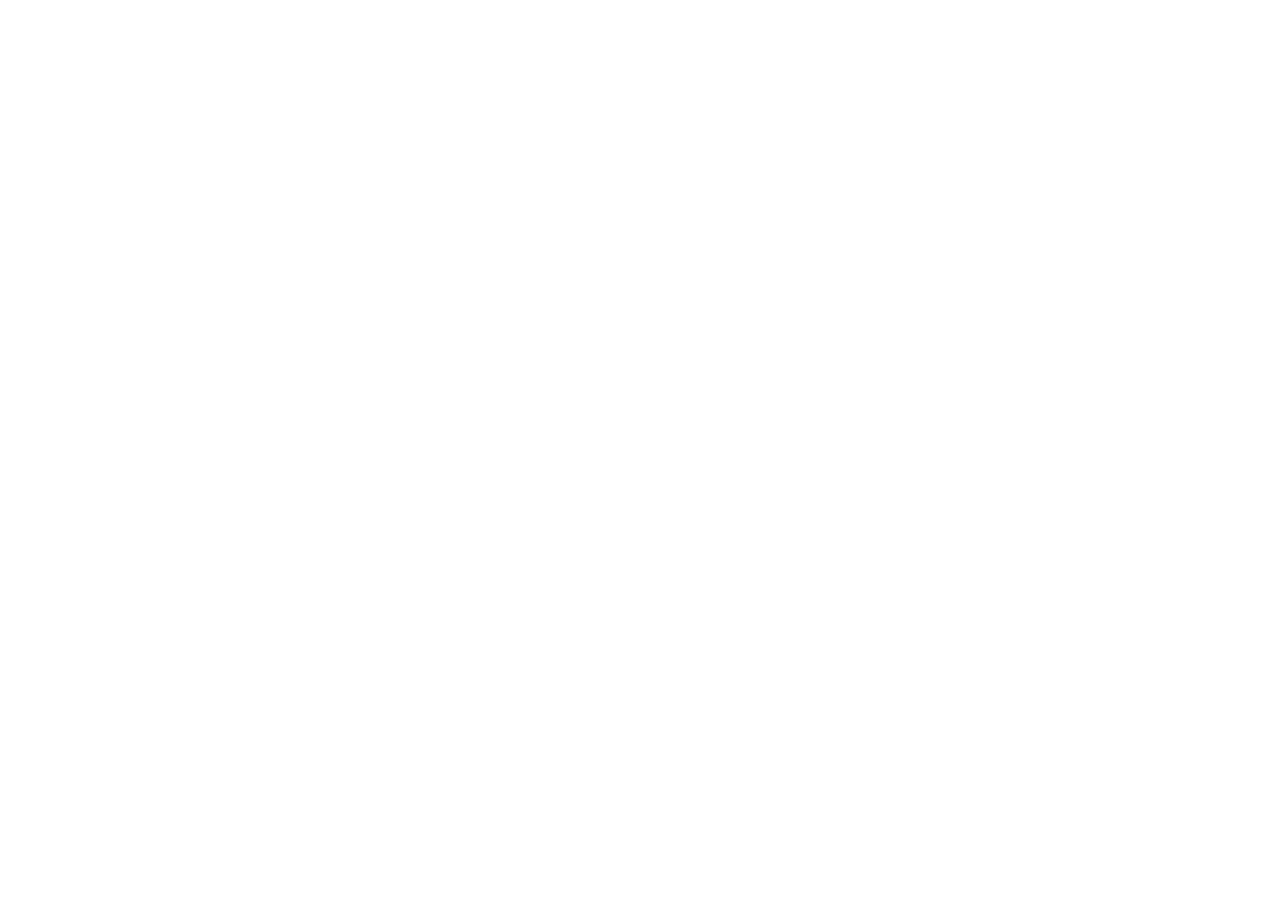
==== index.html @ 90270852 "First index.html commit" ====
<!DOCTYPE html>
<html lang="en">
  <head>
    <meta charset="UTF-8">
    <meta name="viewport" content="width=device-width, initial-scale=1.0">
    <meta http-equiv="X-UA-Compatible" content="ie=edge">
    <title>HTML 5 Boilerplate</title>
    <link rel="stylesheet" href="style.css">
  </head>
  <body>
	<script src="index.js"></script>
  </body>
</html>
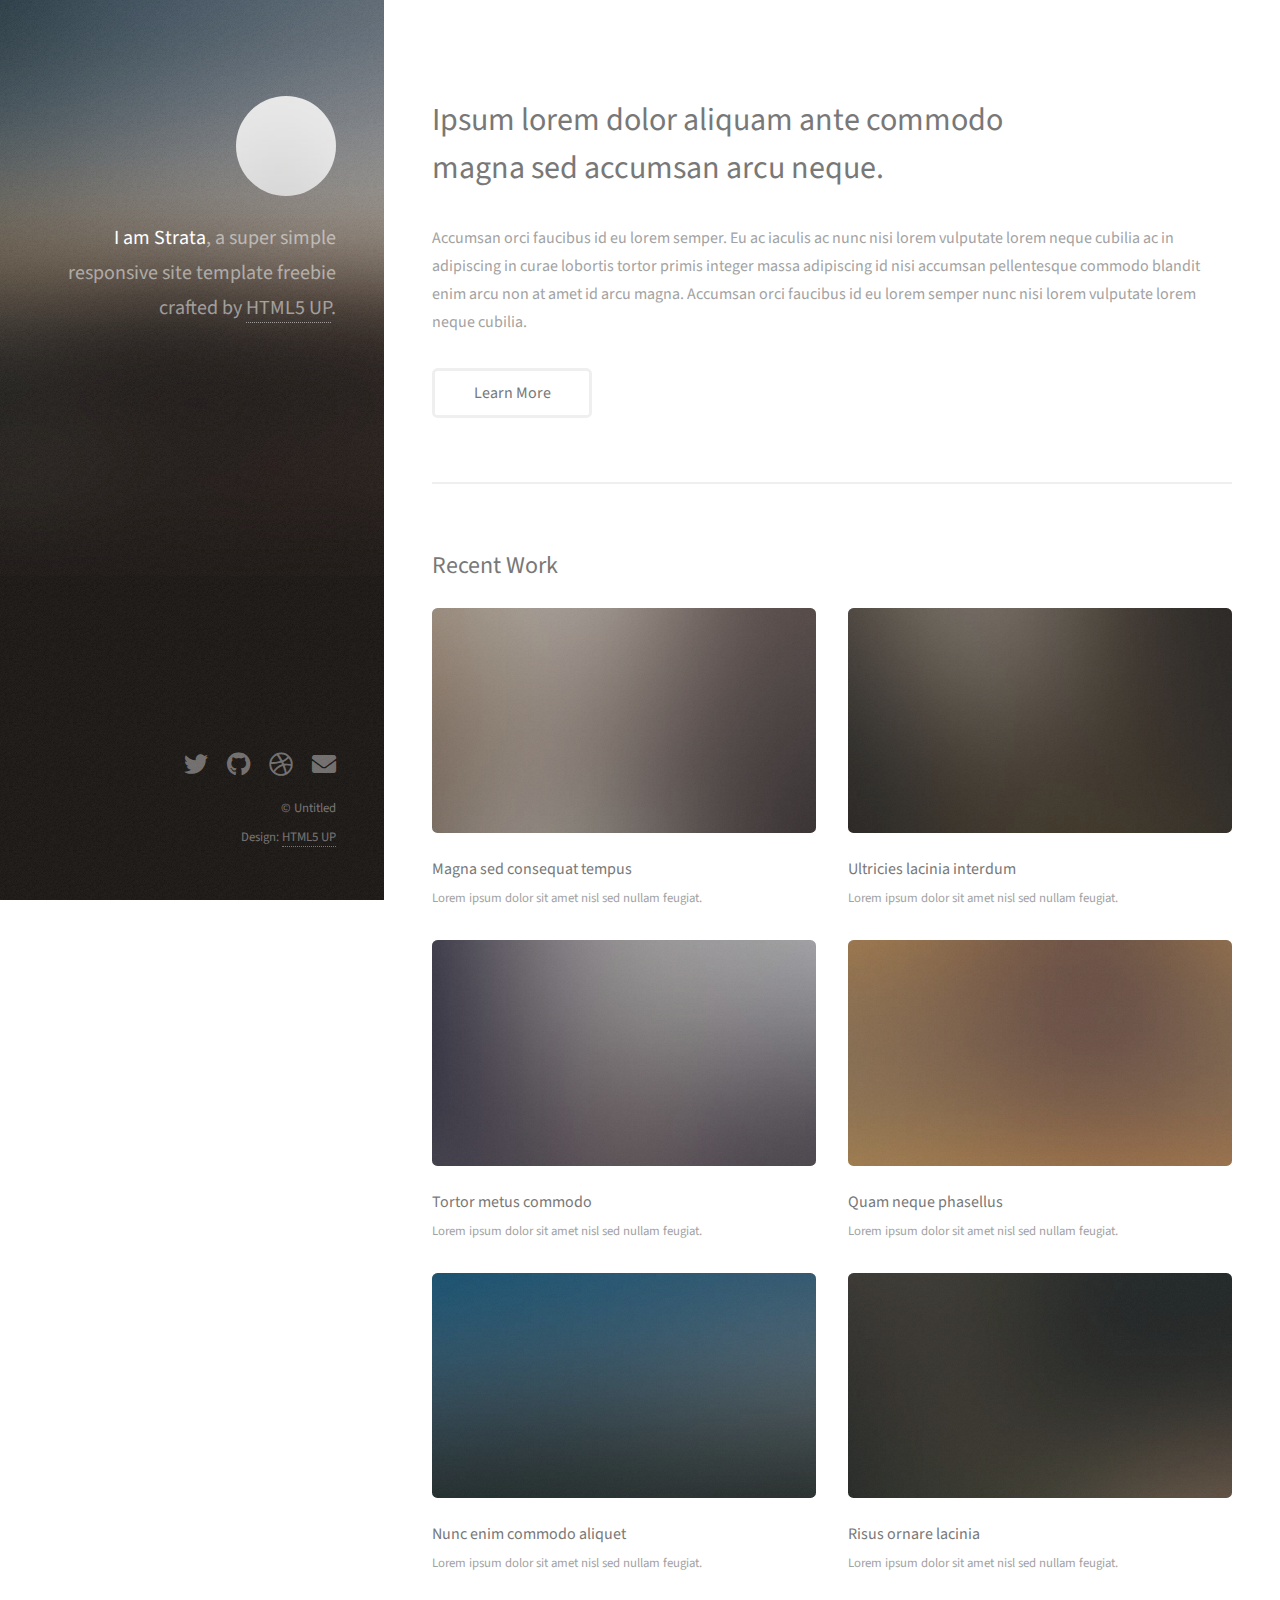
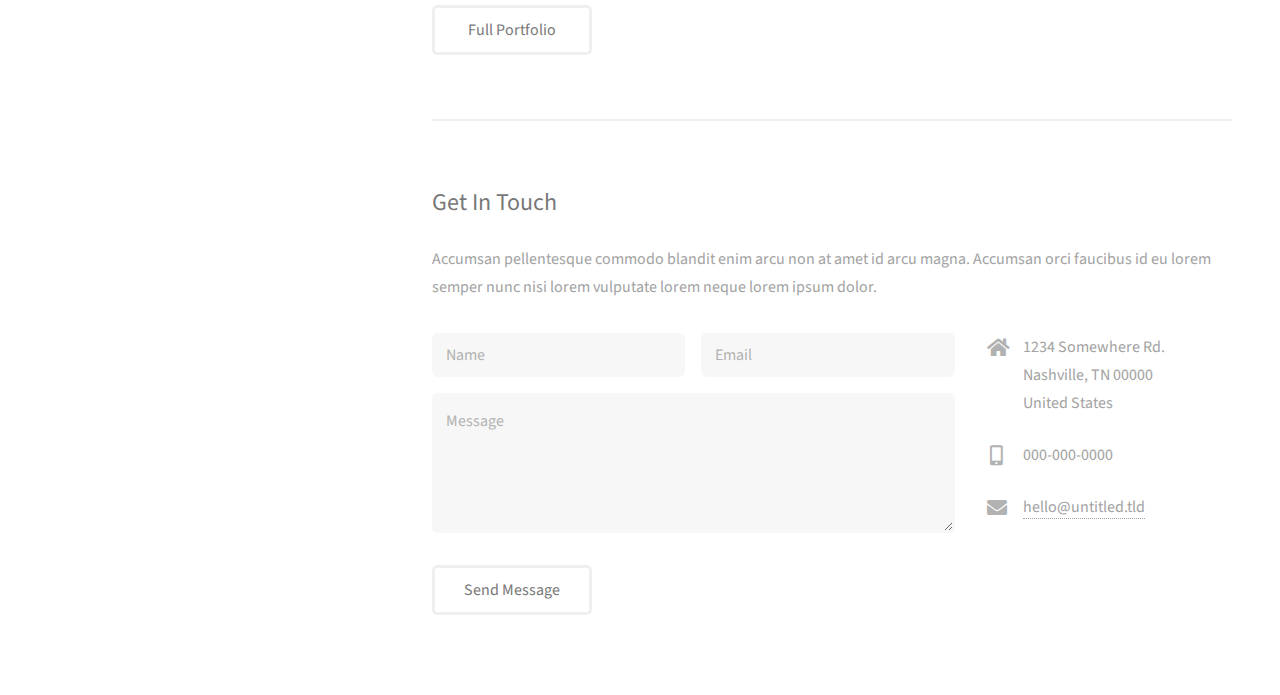
==== commit 85445b36: "apply html5up.net template" ====
--- a/index.html
+++ b/index.html
@@ -1,13 +1,463 @@
-<!DOCTYPE html>
-<html lang="en">
-  <head>
-    <meta charset="UTF-8">
-    <meta name="viewport" content="width=device-width, initial-scale=1.0">
-    <meta http-equiv="X-UA-Compatible" content="ie=edge">
-    <title>HTML 5 Boilerplate</title>
-    <link rel="stylesheet" href="style.css">
-  </head>
-  <body>
-	<script src="index.js"></script>
-  </body>
+<!DOCTYPE HTML>
+<!--
+	Strata by HTML5 UP
+	html5up.net | @ajlkn
+	Free for personal and commercial use under the CCA 3.0 license (html5up.net/license)
+-->
+<html>
+	<head>
+		<title>Strata by HTML5 UP</title>
+		<meta charset="utf-8" />
+		<meta name="viewport" content="width=device-width, initial-scale=1, user-scalable=no" />
+		<link rel="stylesheet" href="assets/css/main.css" />
+	</head>
+	<body class="is-preload">
+
+		<!-- Header -->
+			<header id="header">
+				<div class="inner">
+					<a href="#" class="image avatar"><img src="images/avatar.jpg" alt="" /></a>
+					<h1><strong>I am Strata</strong>, a super simple<br />
+					responsive site template freebie<br />
+					crafted by <a href="http://html5up.net">HTML5 UP</a>.</h1>
+				</div>
+			</header>
+
+		<!-- Main -->
+			<div id="main">
+
+				<!-- One -->
+					<section id="one">
+						<header class="major">
+							<h2>Ipsum lorem dolor aliquam ante commodo<br />
+							magna sed accumsan arcu neque.</h2>
+						</header>
+						<p>Accumsan orci faucibus id eu lorem semper. Eu ac iaculis ac nunc nisi lorem vulputate lorem neque cubilia ac in adipiscing in curae lobortis tortor primis integer massa adipiscing id nisi accumsan pellentesque commodo blandit enim arcu non at amet id arcu magna. Accumsan orci faucibus id eu lorem semper nunc nisi lorem vulputate lorem neque cubilia.</p>
+						<ul class="actions">
+							<li><a href="#" class="button">Learn More</a></li>
+						</ul>
+					</section>
+
+				<!-- Two -->
+					<section id="two">
+						<h2>Recent Work</h2>
+						<div class="row">
+							<article class="col-6 col-12-xsmall work-item">
+								<a href="images/fulls/01.jpg" class="image fit thumb"><img src="images/thumbs/01.jpg" alt="" /></a>
+								<h3>Magna sed consequat tempus</h3>
+								<p>Lorem ipsum dolor sit amet nisl sed nullam feugiat.</p>
+							</article>
+							<article class="col-6 col-12-xsmall work-item">
+								<a href="images/fulls/02.jpg" class="image fit thumb"><img src="images/thumbs/02.jpg" alt="" /></a>
+								<h3>Ultricies lacinia interdum</h3>
+								<p>Lorem ipsum dolor sit amet nisl sed nullam feugiat.</p>
+							</article>
+							<article class="col-6 col-12-xsmall work-item">
+								<a href="images/fulls/03.jpg" class="image fit thumb"><img src="images/thumbs/03.jpg" alt="" /></a>
+								<h3>Tortor metus commodo</h3>
+								<p>Lorem ipsum dolor sit amet nisl sed nullam feugiat.</p>
+							</article>
+							<article class="col-6 col-12-xsmall work-item">
+								<a href="images/fulls/04.jpg" class="image fit thumb"><img src="images/thumbs/04.jpg" alt="" /></a>
+								<h3>Quam neque phasellus</h3>
+								<p>Lorem ipsum dolor sit amet nisl sed nullam feugiat.</p>
+							</article>
+							<article class="col-6 col-12-xsmall work-item">
+								<a href="images/fulls/05.jpg" class="image fit thumb"><img src="images/thumbs/05.jpg" alt="" /></a>
+								<h3>Nunc enim commodo aliquet</h3>
+								<p>Lorem ipsum dolor sit amet nisl sed nullam feugiat.</p>
+							</article>
+							<article class="col-6 col-12-xsmall work-item">
+								<a href="images/fulls/06.jpg" class="image fit thumb"><img src="images/thumbs/06.jpg" alt="" /></a>
+								<h3>Risus ornare lacinia</h3>
+								<p>Lorem ipsum dolor sit amet nisl sed nullam feugiat.</p>
+							</article>
+						</div>
+						<ul class="actions">
+							<li><a href="#" class="button">Full Portfolio</a></li>
+						</ul>
+					</section>
+
+				<!-- Three -->
+					<section id="three">
+						<h2>Get In Touch</h2>
+						<p>Accumsan pellentesque commodo blandit enim arcu non at amet id arcu magna. Accumsan orci faucibus id eu lorem semper nunc nisi lorem vulputate lorem neque lorem ipsum dolor.</p>
+						<div class="row">
+							<div class="col-8 col-12-small">
+								<form method="post" action="#">
+									<div class="row gtr-uniform gtr-50">
+										<div class="col-6 col-12-xsmall"><input type="text" name="name" id="name" placeholder="Name" /></div>
+										<div class="col-6 col-12-xsmall"><input type="email" name="email" id="email" placeholder="Email" /></div>
+										<div class="col-12"><textarea name="message" id="message" placeholder="Message" rows="4"></textarea></div>
+									</div>
+								</form>
+								<ul class="actions">
+									<li><input type="submit" value="Send Message" /></li>
+								</ul>
+							</div>
+							<div class="col-4 col-12-small">
+								<ul class="labeled-icons">
+									<li>
+										<h3 class="icon solid fa-home"><span class="label">Address</span></h3>
+										1234 Somewhere Rd.<br />
+										Nashville, TN 00000<br />
+										United States
+									</li>
+									<li>
+										<h3 class="icon solid fa-mobile-alt"><span class="label">Phone</span></h3>
+										000-000-0000
+									</li>
+									<li>
+										<h3 class="icon solid fa-envelope"><span class="label">Email</span></h3>
+										<a href="#">hello@untitled.tld</a>
+									</li>
+								</ul>
+							</div>
+						</div>
+					</section>
+
+				<!-- Four -->
+				<!--
+					<section id="four">
+						<h2>Elements</h2>
+
+						<section>
+							<h4>Text</h4>
+							<p>This is <b>bold</b> and this is <strong>strong</strong>. This is <i>italic</i> and this is <em>emphasized</em>.
+							This is <sup>superscript</sup> text and this is <sub>subscript</sub> text.
+							This is <u>underlined</u> and this is code: <code>for (;;) { ... }</code>. Finally, <a href="#">this is a link</a>.</p>
+							<hr />
+							<header>
+								<h4>Heading with a Subtitle</h4>
+								<p>Lorem ipsum dolor sit amet nullam id egestas urna aliquam</p>
+							</header>
+							<p>Nunc lacinia ante nunc ac lobortis. Interdum adipiscing gravida odio porttitor sem non mi integer non faucibus ornare mi ut ante amet placerat aliquet. Volutpat eu sed ante lacinia sapien lorem accumsan varius montes viverra nibh in adipiscing blandit tempus accumsan.</p>
+							<header>
+								<h5>Heading with a Subtitle</h5>
+								<p>Lorem ipsum dolor sit amet nullam id egestas urna aliquam</p>
+							</header>
+							<p>Nunc lacinia ante nunc ac lobortis. Interdum adipiscing gravida odio porttitor sem non mi integer non faucibus ornare mi ut ante amet placerat aliquet. Volutpat eu sed ante lacinia sapien lorem accumsan varius montes viverra nibh in adipiscing blandit tempus accumsan.</p>
+							<hr />
+							<h2>Heading Level 2</h2>
+							<h3>Heading Level 3</h3>
+							<h4>Heading Level 4</h4>
+							<h5>Heading Level 5</h5>
+							<h6>Heading Level 6</h6>
+							<hr />
+							<h5>Blockquote</h5>
+							<blockquote>Fringilla nisl. Donec accumsan interdum nisi, quis tincidunt felis sagittis eget tempus euismod. Vestibulum ante ipsum primis in faucibus vestibulum. Blandit adipiscing eu felis iaculis volutpat ac adipiscing accumsan faucibus. Vestibulum ante ipsum primis in faucibus lorem ipsum dolor sit amet nullam adipiscing eu felis.</blockquote>
+							<h5>Preformatted</h5>
+							<pre><code>i = 0;
+
+while (!deck.isInOrder()) {
+print 'Iteration ' + i;
+deck.shuffle();
+i++;
+}
+
+print 'It took ' + i + ' iterations to sort the deck.';</code></pre>
+						</section>
+
+						<section>
+							<h4>Lists</h4>
+							<div class="row">
+								<div class="col-6 col-12-xsmall">
+									<h5>Unordered</h5>
+									<ul>
+										<li>Dolor pulvinar etiam magna etiam.</li>
+										<li>Sagittis adipiscing lorem eleifend.</li>
+										<li>Felis enim feugiat dolore viverra.</li>
+									</ul>
+									<h5>Alternate</h5>
+									<ul class="alt">
+										<li>Dolor pulvinar etiam magna etiam.</li>
+										<li>Sagittis adipiscing lorem eleifend.</li>
+										<li>Felis enim feugiat dolore viverra.</li>
+									</ul>
+								</div>
+								<div class="col-6 col-12-xsmall">
+									<h5>Ordered</h5>
+									<ol>
+										<li>Dolor pulvinar etiam magna etiam.</li>
+										<li>Etiam vel felis at lorem sed viverra.</li>
+										<li>Felis enim feugiat dolore viverra.</li>
+										<li>Dolor pulvinar etiam magna etiam.</li>
+										<li>Etiam vel felis at lorem sed viverra.</li>
+										<li>Felis enim feugiat dolore viverra.</li>
+									</ol>
+									<h5>Icons</h5>
+									<ul class="icons">
+										<li><a href="#" class="icon brands fa-twitter"><span class="label">Twitter</span></a></li>
+										<li><a href="#" class="icon brands fa-facebook-f"><span class="label">Facebook</span></a></li>
+										<li><a href="#" class="icon brands fa-instagram"><span class="label">Instagram</span></a></li>
+										<li><a href="#" class="icon brands fa-github"><span class="label">Github</span></a></li>
+										<li><a href="#" class="icon brands fa-dribbble"><span class="label">Dribbble</span></a></li>
+										<li><a href="#" class="icon brands fa-tumblr"><span class="label">Tumblr</span></a></li>
+									</ul>
+								</div>
+							</div>
+							<h5>Actions</h5>
+							<ul class="actions">
+								<li><a href="#" class="button primary">Default</a></li>
+								<li><a href="#" class="button">Default</a></li>
+							</ul>
+							<ul class="actions small">
+								<li><a href="#" class="button primary small">Small</a></li>
+								<li><a href="#" class="button small">Small</a></li>
+							</ul>
+							<div class="row">
+								<div class="col-6 col-12-small">
+									<ul class="actions stacked">
+										<li><a href="#" class="button primary">Default</a></li>
+										<li><a href="#" class="button">Default</a></li>
+									</ul>
+								</div>
+								<div class="col-6 col-12-small">
+									<ul class="actions stacked">
+										<li><a href="#" class="button primary small">Small</a></li>
+										<li><a href="#" class="button small">Small</a></li>
+									</ul>
+								</div>
+								<div class="col-6 col-12-small">
+									<ul class="actions stacked">
+										<li><a href="#" class="button primary fit">Default</a></li>
+										<li><a href="#" class="button fit">Default</a></li>
+									</ul>
+								</div>
+								<div class="col-6 col-12-small">
+									<ul class="actions stacked">
+										<li><a href="#" class="button primary small fit">Small</a></li>
+										<li><a href="#" class="button small fit">Small</a></li>
+									</ul>
+								</div>
+							</div>
+						</section>
+
+						<section>
+							<h4>Table</h4>
+							<h5>Default</h5>
+							<div class="table-wrapper">
+								<table>
+									<thead>
+										<tr>
+											<th>Name</th>
+											<th>Description</th>
+											<th>Price</th>
+										</tr>
+									</thead>
+									<tbody>
+										<tr>
+											<td>Item One</td>
+											<td>Ante turpis integer aliquet porttitor.</td>
+											<td>29.99</td>
+										</tr>
+										<tr>
+											<td>Item Two</td>
+											<td>Vis ac commodo adipiscing arcu aliquet.</td>
+											<td>19.99</td>
+										</tr>
+										<tr>
+											<td>Item Three</td>
+											<td> Morbi faucibus arcu accumsan lorem.</td>
+											<td>29.99</td>
+										</tr>
+										<tr>
+											<td>Item Four</td>
+											<td>Vitae integer tempus condimentum.</td>
+											<td>19.99</td>
+										</tr>
+										<tr>
+											<td>Item Five</td>
+											<td>Ante turpis integer aliquet porttitor.</td>
+											<td>29.99</td>
+										</tr>
+									</tbody>
+									<tfoot>
+										<tr>
+											<td colspan="2"></td>
+											<td>100.00</td>
+										</tr>
+									</tfoot>
+								</table>
+							</div>
+
+							<h5>Alternate</h5>
+							<div class="table-wrapper">
+								<table class="alt">
+									<thead>
+										<tr>
+											<th>Name</th>
+											<th>Description</th>
+											<th>Price</th>
+										</tr>
+									</thead>
+									<tbody>
+										<tr>
+											<td>Item One</td>
+											<td>Ante turpis integer aliquet porttitor.</td>
+											<td>29.99</td>
+										</tr>
+										<tr>
+											<td>Item Two</td>
+											<td>Vis ac commodo adipiscing arcu aliquet.</td>
+											<td>19.99</td>
+										</tr>
+										<tr>
+											<td>Item Three</td>
+											<td> Morbi faucibus arcu accumsan lorem.</td>
+											<td>29.99</td>
+										</tr>
+										<tr>
+											<td>Item Four</td>
+											<td>Vitae integer tempus condimentum.</td>
+											<td>19.99</td>
+										</tr>
+										<tr>
+											<td>Item Five</td>
+											<td>Ante turpis integer aliquet porttitor.</td>
+											<td>29.99</td>
+										</tr>
+									</tbody>
+									<tfoot>
+										<tr>
+											<td colspan="2"></td>
+											<td>100.00</td>
+										</tr>
+									</tfoot>
+								</table>
+							</div>
+						</section>
+
+						<section>
+							<h4>Buttons</h4>
+							<ul class="actions">
+								<li><a href="#" class="button primary">Primary</a></li>
+								<li><a href="#" class="button">Default</a></li>
+							</ul>
+							<ul class="actions">
+								<li><a href="#" class="button large">Large</a></li>
+								<li><a href="#" class="button">Default</a></li>
+								<li><a href="#" class="button small">Small</a></li>
+							</ul>
+							<ul class="actions fit">
+								<li><a href="#" class="button primary fit">Fit</a></li>
+								<li><a href="#" class="button fit">Fit</a></li>
+							</ul>
+							<ul class="actions fit small">
+								<li><a href="#" class="button primary fit small">Fit + Small</a></li>
+								<li><a href="#" class="button fit small">Fit + Small</a></li>
+							</ul>
+							<ul class="actions">
+								<li><a href="#" class="button primary icon solid fa-download">Icon</a></li>
+								<li><a href="#" class="button icon solid fa-download">Icon</a></li>
+							</ul>
+							<ul class="actions">
+								<li><span class="button primary disabled">Primary</span></li>
+								<li><span class="button disabled">Default</span></li>
+							</ul>
+						</section>
+
+						<section>
+							<h4>Form</h4>
+							<form method="post" action="#">
+								<div class="row gtr-uniform gtr-50">
+									<div class="col-6 col-12-xsmall">
+										<input type="text" name="demo-name" id="demo-name" value="" placeholder="Name" />
+									</div>
+									<div class="col-6 col-12-xsmall">
+										<input type="email" name="demo-email" id="demo-email" value="" placeholder="Email" />
+									</div>
+									<div class="col-12">
+										<select name="demo-category" id="demo-category">
+											<option value="">- Category -</option>
+											<option value="1">Manufacturing</option>
+											<option value="1">Shipping</option>
+											<option value="1">Administration</option>
+											<option value="1">Human Resources</option>
+										</select>
+									</div>
+									<div class="col-4 col-12-small">
+										<input type="radio" id="demo-priority-low" name="demo-priority" checked>
+										<label for="demo-priority-low">Low Priority</label>
+									</div>
+									<div class="col-4 col-12-small">
+										<input type="radio" id="demo-priority-normal" name="demo-priority">
+										<label for="demo-priority-normal">Normal Priority</label>
+									</div>
+									<div class="col-4 col-12-small">
+										<input type="radio" id="demo-priority-high" name="demo-priority">
+										<label for="demo-priority-high">High Priority</label>
+									</div>
+									<div class="col-6 col-12-small">
+										<input type="checkbox" id="demo-copy" name="demo-copy">
+										<label for="demo-copy">Email me a copy of this message</label>
+									</div>
+									<div class="col-6 col-12-small">
+										<input type="checkbox" id="demo-human" name="demo-human" checked>
+										<label for="demo-human">I am a human and not a robot</label>
+									</div>
+									<div class="col-12">
+										<textarea name="demo-message" id="demo-message" placeholder="Enter your message" rows="6"></textarea>
+									</div>
+									<div class="col-12">
+										<ul class="actions">
+											<li><input type="submit" value="Send Message" class="primary" /></li>
+											<li><input type="reset" value="Reset" /></li>
+										</ul>
+									</div>
+								</div>
+							</form>
+						</section>
+
+						<section>
+							<h4>Image</h4>
+							<h5>Fit</h5>
+							<div class="box alt">
+								<div class="row gtr-50 gtr-uniform">
+									<div class="col-12"><span class="image fit"><img src="images/fulls/05.jpg" alt="" /></span></div>
+									<div class="col-4"><span class="image fit"><img src="images/thumbs/01.jpg" alt="" /></span></div>
+									<div class="col-4"><span class="image fit"><img src="images/thumbs/02.jpg" alt="" /></span></div>
+									<div class="col-4"><span class="image fit"><img src="images/thumbs/03.jpg" alt="" /></span></div>
+									<div class="col-4"><span class="image fit"><img src="images/thumbs/04.jpg" alt="" /></span></div>
+									<div class="col-4"><span class="image fit"><img src="images/thumbs/05.jpg" alt="" /></span></div>
+									<div class="col-4"><span class="image fit"><img src="images/thumbs/06.jpg" alt="" /></span></div>
+									<div class="col-4"><span class="image fit"><img src="images/thumbs/03.jpg" alt="" /></span></div>
+									<div class="col-4"><span class="image fit"><img src="images/thumbs/02.jpg" alt="" /></span></div>
+									<div class="col-4"><span class="image fit"><img src="images/thumbs/01.jpg" alt="" /></span></div>
+								</div>
+							</div>
+							<h5>Left &amp; Right</h5>
+							<p><span class="image left"><img src="images/avatar.jpg" alt="" /></span>Fringilla nisl. Donec accumsan interdum nisi, quis tincidunt felis sagittis eget. tempus euismod. Vestibulum ante ipsum primis in faucibus vestibulum. Blandit adipiscing eu felis iaculis volutpat ac adipiscing accumsan eu faucibus. Integer ac pellentesque praesent tincidunt felis sagittis eget. tempus euismod. Vestibulum ante ipsum primis in faucibus vestibulum. Blandit adipiscing eu felis iaculis volutpat ac adipiscing accumsan eu faucibus. Integer ac pellentesque praesent. Donec accumsan interdum nisi, quis tincidunt felis sagittis eget. tempus euismod. Vestibulum ante ipsum primis in faucibus vestibulum. Blandit adipiscing eu felis iaculis volutpat ac adipiscing accumsan eu faucibus. Integer ac pellentesque praesent tincidunt felis sagittis eget. tempus euismod. Vestibulum ante ipsum primis in faucibus vestibulum. Blandit adipiscing eu felis iaculis volutpat ac adipiscing accumsan eu faucibus. Integer ac pellentesque praesent.</p>
+							<p><span class="image right"><img src="images/avatar.jpg" alt="" /></span>Fringilla nisl. Donec accumsan interdum nisi, quis tincidunt felis sagittis eget. tempus euismod. Vestibulum ante ipsum primis in faucibus vestibulum. Blandit adipiscing eu felis iaculis volutpat ac adipiscing accumsan eu faucibus. Integer ac pellentesque praesent tincidunt felis sagittis eget. tempus euismod. Vestibulum ante ipsum primis in faucibus vestibulum. Blandit adipiscing eu felis iaculis volutpat ac adipiscing accumsan eu faucibus. Integer ac pellentesque praesent. Donec accumsan interdum nisi, quis tincidunt felis sagittis eget. tempus euismod. Vestibulum ante ipsum primis in faucibus vestibulum. Blandit adipiscing eu felis iaculis volutpat ac adipiscing accumsan eu faucibus. Integer ac pellentesque praesent tincidunt felis sagittis eget. tempus euismod. Vestibulum ante ipsum primis in faucibus vestibulum. Blandit adipiscing eu felis iaculis volutpat ac adipiscing accumsan eu faucibus. Integer ac pellentesque praesent.</p>
+						</section>
+
+					</section>
+				-->
+
+			</div>
+
+		<!-- Footer -->
+			<footer id="footer">
+				<div class="inner">
+					<ul class="icons">
+						<li><a href="#" class="icon brands fa-twitter"><span class="label">Twitter</span></a></li>
+						<li><a href="#" class="icon brands fa-github"><span class="label">Github</span></a></li>
+						<li><a href="#" class="icon brands fa-dribbble"><span class="label">Dribbble</span></a></li>
+						<li><a href="#" class="icon solid fa-envelope"><span class="label">Email</span></a></li>
+					</ul>
+					<ul class="copyright">
+						<li>&copy; Untitled</li><li>Design: <a href="http://html5up.net">HTML5 UP</a></li>
+					</ul>
+				</div>
+			</footer>
+
+		<!-- Scripts -->
+			<script src="assets/js/jquery.min.js"></script>
+			<script src="assets/js/jquery.poptrox.min.js"></script>
+			<script src="assets/js/browser.min.js"></script>
+			<script src="assets/js/breakpoints.min.js"></script>
+			<script src="assets/js/util.js"></script>
+			<script src="assets/js/main.js"></script>
+
+	</body>
 </html>--- a/assets/css/main.css
+++ b/assets/css/main.css
@@ -0,0 +1,3221 @@
+@import url("fontawesome-all.min.css");
+@import url("https://fonts.googleapis.com/css?family=Source+Sans+Pro:400,400italic");
+
+/*
+	Strata by HTML5 UP
+	html5up.net | @ajlkn
+	Free for personal and commercial use under the CCA 3.0 license (html5up.net/license)
+*/
+
+html, body, div, span, applet, object,
+iframe, h1, h2, h3, h4, h5, h6, p, blockquote,
+pre, a, abbr, acronym, address, big, cite,
+code, del, dfn, em, img, ins, kbd, q, s, samp,
+small, strike, strong, sub, sup, tt, var, b,
+u, i, center, dl, dt, dd, ol, ul, li, fieldset,
+form, label, legend, table, caption, tbody,
+tfoot, thead, tr, th, td, article, aside,
+canvas, details, embed, figure, figcaption,
+footer, header, hgroup, menu, nav, output, ruby,
+section, summary, time, mark, audio, video {
+	margin: 0;
+	padding: 0;
+	border: 0;
+	font-size: 100%;
+	font: inherit;
+	vertical-align: baseline;}
+
+article, aside, details, figcaption, figure,
+footer, header, hgroup, menu, nav, section {
+	display: block;}
+
+body {
+	line-height: 1;
+}
+
+ol, ul {
+	list-style: none;
+}
+
+blockquote, q {
+	quotes: none;
+}
+
+	blockquote:before, blockquote:after, q:before, q:after {
+		content: '';
+		content: none;
+	}
+
+table {
+	border-collapse: collapse;
+	border-spacing: 0;
+}
+
+body {
+	-webkit-text-size-adjust: none;
+}
+
+mark {
+	background-color: transparent;
+	color: inherit;
+}
+
+input::-moz-focus-inner {
+	border: 0;
+	padding: 0;
+}
+
+input, select, textarea {
+	-moz-appearance: none;
+	-webkit-appearance: none;
+	-ms-appearance: none;
+	appearance: none;
+}
+
+/* Basic */
+
+	html {
+		box-sizing: border-box;
+	}
+
+	*, *:before, *:after {
+		box-sizing: inherit;
+	}
+
+	body {
+		background: #fff;
+	}
+
+		body.is-preload *, body.is-preload *:before, body.is-preload *:after {
+			-moz-animation: none !important;
+			-webkit-animation: none !important;
+			-ms-animation: none !important;
+			animation: none !important;
+			-moz-transition: none !important;
+			-webkit-transition: none !important;
+			-ms-transition: none !important;
+			transition: none !important;
+		}
+
+	body, input, select, textarea {
+		color: #a2a2a2;
+		font-family: "Source Sans Pro", Helvetica, sans-serif;
+		font-size: 16pt;
+		font-weight: 400;
+		line-height: 1.75em;
+	}
+
+	a {
+		-moz-transition: color 0.2s ease-in-out, border-color 0.2s ease-in-out;
+		-webkit-transition: color 0.2s ease-in-out, border-color 0.2s ease-in-out;
+		-ms-transition: color 0.2s ease-in-out, border-color 0.2s ease-in-out;
+		transition: color 0.2s ease-in-out, border-color 0.2s ease-in-out;
+		border-bottom: dotted 1px;
+		color: #49bf9d;
+		text-decoration: none;
+	}
+
+		a:hover {
+			border-bottom-color: transparent;
+			color: #49bf9d !important;
+			text-decoration: none;
+		}
+
+	strong, b {
+		color: #787878;
+		font-weight: 400;
+	}
+
+	em, i {
+		font-style: italic;
+	}
+
+	p {
+		margin: 0 0 2em 0;
+	}
+
+	h1, h2, h3, h4, h5, h6 {
+		color: #787878;
+		font-weight: 400;
+		line-height: 1em;
+		margin: 0 0 1em 0;
+	}
+
+		h1 a, h2 a, h3 a, h4 a, h5 a, h6 a {
+			color: inherit;
+			text-decoration: none;
+		}
+
+	h1 {
+		font-size: 2em;
+		line-height: 1.5em;
+	}
+
+	h2 {
+		font-size: 1.5em;
+		line-height: 1.5em;
+	}
+
+	h3 {
+		font-size: 1.25em;
+		line-height: 1.5em;
+	}
+
+	h4 {
+		font-size: 1.1em;
+		line-height: 1.5em;
+	}
+
+	h5 {
+		font-size: 0.9em;
+		line-height: 1.5em;
+	}
+
+	h6 {
+		font-size: 0.7em;
+		line-height: 1.5em;
+	}
+
+	sub {
+		font-size: 0.8em;
+		position: relative;
+		top: 0.5em;
+	}
+
+	sup {
+		font-size: 0.8em;
+		position: relative;
+		top: -0.5em;
+	}
+
+	hr {
+		border: 0;
+		border-bottom: solid 2px #efefef;
+		margin: 2em 0;
+	}
+
+		hr.major {
+			margin: 3em 0;
+		}
+
+	blockquote {
+		border-left: solid 6px #efefef;
+		font-style: italic;
+		margin: 0 0 2em 0;
+		padding: 0.5em 0 0.5em 1.5em;
+	}
+
+	code {
+		background: #f7f7f7;
+		border-radius: 0.35em;
+		border: solid 2px #efefef;
+		font-family: "Courier New", monospace;
+		font-size: 0.9em;
+		margin: 0 0.25em;
+		padding: 0.25em 0.65em;
+	}
+
+	pre {
+		-webkit-overflow-scrolling: touch;
+		font-family: "Courier New", monospace;
+		font-size: 0.9em;
+		margin: 0 0 2em 0;
+	}
+
+		pre code {
+			display: block;
+			line-height: 1.75em;
+			padding: 1em 1.5em;
+			overflow-x: auto;
+		}
+
+	.align-left {
+		text-align: left;
+	}
+
+	.align-center {
+		text-align: center;
+	}
+
+	.align-right {
+		text-align: right;
+	}
+
+/* Container */
+
+	.container {
+		margin: 0 auto;
+		max-width: calc(100% - 4em);
+		width: 100%;
+	}
+
+		.container.xsmall {
+			width: 25%;
+		}
+
+		.container.small {
+			width: 50%;
+		}
+
+		.container.medium {
+			width: 75%;
+		}
+
+		.container.large {
+			width: 125%;
+		}
+
+		.container.xlarge {
+			width: 150%;
+		}
+
+		.container.max {
+			width: 100%;
+		}
+
+		@media screen and (max-width: 980px) {
+
+			.container {
+				width: 100% !important;
+				max-width: 100% !important;
+			}
+
+		}
+
+		@media screen and (max-width: 480px) {
+
+			.container {
+				max-width: calc(100% - 3em);
+			}
+
+		}
+
+/* Row */
+
+	.row {
+		display: flex;
+		flex-wrap: wrap;
+		box-sizing: border-box;
+		align-items: stretch;
+	}
+
+		.row > * {
+			box-sizing: border-box;
+		}
+
+		.row.gtr-uniform > * > :last-child {
+			margin-bottom: 0;
+		}
+
+		.row.aln-left {
+			justify-content: flex-start;
+		}
+
+		.row.aln-center {
+			justify-content: center;
+		}
+
+		.row.aln-right {
+			justify-content: flex-end;
+		}
+
+		.row.aln-top {
+			align-items: flex-start;
+		}
+
+		.row.aln-middle {
+			align-items: center;
+		}
+
+		.row.aln-bottom {
+			align-items: flex-end;
+		}
+
+		.row > .imp {
+			order: -1;
+		}
+
+		.row > .col-1 {
+			width: 8.33333%;
+		}
+
+		.row > .off-1 {
+			margin-left: 8.33333%;
+		}
+
+		.row > .col-2 {
+			width: 16.66667%;
+		}
+
+		.row > .off-2 {
+			margin-left: 16.66667%;
+		}
+
+		.row > .col-3 {
+			width: 25%;
+		}
+
+		.row > .off-3 {
+			margin-left: 25%;
+		}
+
+		.row > .col-4 {
+			width: 33.33333%;
+		}
+
+		.row > .off-4 {
+			margin-left: 33.33333%;
+		}
+
+		.row > .col-5 {
+			width: 41.66667%;
+		}
+
+		.row > .off-5 {
+			margin-left: 41.66667%;
+		}
+
+		.row > .col-6 {
+			width: 50%;
+		}
+
+		.row > .off-6 {
+			margin-left: 50%;
+		}
+
+		.row > .col-7 {
+			width: 58.33333%;
+		}
+
+		.row > .off-7 {
+			margin-left: 58.33333%;
+		}
+
+		.row > .col-8 {
+			width: 66.66667%;
+		}
+
+		.row > .off-8 {
+			margin-left: 66.66667%;
+		}
+
+		.row > .col-9 {
+			width: 75%;
+		}
+
+		.row > .off-9 {
+			margin-left: 75%;
+		}
+
+		.row > .col-10 {
+			width: 83.33333%;
+		}
+
+		.row > .off-10 {
+			margin-left: 83.33333%;
+		}
+
+		.row > .col-11 {
+			width: 91.66667%;
+		}
+
+		.row > .off-11 {
+			margin-left: 91.66667%;
+		}
+
+		.row > .col-12 {
+			width: 100%;
+		}
+
+		.row > .off-12 {
+			margin-left: 100%;
+		}
+
+		.row.gtr-0 {
+			margin-top: 0;
+			margin-left: 0em;
+		}
+
+			.row.gtr-0 > * {
+				padding: 0 0 0 0em;
+			}
+
+			.row.gtr-0.gtr-uniform {
+				margin-top: 0em;
+			}
+
+				.row.gtr-0.gtr-uniform > * {
+					padding-top: 0em;
+				}
+
+		.row.gtr-25 {
+			margin-top: 0;
+			margin-left: -0.625em;
+		}
+
+			.row.gtr-25 > * {
+				padding: 0 0 0 0.625em;
+			}
+
+			.row.gtr-25.gtr-uniform {
+				margin-top: -0.625em;
+			}
+
+				.row.gtr-25.gtr-uniform > * {
+					padding-top: 0.625em;
+				}
+
+		.row.gtr-50 {
+			margin-top: 0;
+			margin-left: -1.25em;
+		}
+
+			.row.gtr-50 > * {
+				padding: 0 0 0 1.25em;
+			}
+
+			.row.gtr-50.gtr-uniform {
+				margin-top: -1.25em;
+			}
+
+				.row.gtr-50.gtr-uniform > * {
+					padding-top: 1.25em;
+				}
+
+		.row {
+			margin-top: 0;
+			margin-left: -2.5em;
+		}
+
+			.row > * {
+				padding: 0 0 0 2.5em;
+			}
+
+			.row.gtr-uniform {
+				margin-top: -2.5em;
+			}
+
+				.row.gtr-uniform > * {
+					padding-top: 2.5em;
+				}
+
+		.row.gtr-150 {
+			margin-top: 0;
+			margin-left: -3.75em;
+		}
+
+			.row.gtr-150 > * {
+				padding: 0 0 0 3.75em;
+			}
+
+			.row.gtr-150.gtr-uniform {
+				margin-top: -3.75em;
+			}
+
+				.row.gtr-150.gtr-uniform > * {
+					padding-top: 3.75em;
+				}
+
+		.row.gtr-200 {
+			margin-top: 0;
+			margin-left: -5em;
+		}
+
+			.row.gtr-200 > * {
+				padding: 0 0 0 5em;
+			}
+
+			.row.gtr-200.gtr-uniform {
+				margin-top: -5em;
+			}
+
+				.row.gtr-200.gtr-uniform > * {
+					padding-top: 5em;
+				}
+
+		@media screen and (max-width: 1800px) {
+
+			.row {
+				display: flex;
+				flex-wrap: wrap;
+				box-sizing: border-box;
+				align-items: stretch;
+			}
+
+				.row > * {
+					box-sizing: border-box;
+				}
+
+				.row.gtr-uniform > * > :last-child {
+					margin-bottom: 0;
+				}
+
+				.row.aln-left {
+					justify-content: flex-start;
+				}
+
+				.row.aln-center {
+					justify-content: center;
+				}
+
+				.row.aln-right {
+					justify-content: flex-end;
+				}
+
+				.row.aln-top {
+					align-items: flex-start;
+				}
+
+				.row.aln-middle {
+					align-items: center;
+				}
+
+				.row.aln-bottom {
+					align-items: flex-end;
+				}
+
+				.row > .imp-xlarge {
+					order: -1;
+				}
+
+				.row > .col-1-xlarge {
+					width: 8.33333%;
+				}
+
+				.row > .off-1-xlarge {
+					margin-left: 8.33333%;
+				}
+
+				.row > .col-2-xlarge {
+					width: 16.66667%;
+				}
+
+				.row > .off-2-xlarge {
+					margin-left: 16.66667%;
+				}
+
+				.row > .col-3-xlarge {
+					width: 25%;
+				}
+
+				.row > .off-3-xlarge {
+					margin-left: 25%;
+				}
+
+				.row > .col-4-xlarge {
+					width: 33.33333%;
+				}
+
+				.row > .off-4-xlarge {
+					margin-left: 33.33333%;
+				}
+
+				.row > .col-5-xlarge {
+					width: 41.66667%;
+				}
+
+				.row > .off-5-xlarge {
+					margin-left: 41.66667%;
+				}
+
+				.row > .col-6-xlarge {
+					width: 50%;
+				}
+
+				.row > .off-6-xlarge {
+					margin-left: 50%;
+				}
+
+				.row > .col-7-xlarge {
+					width: 58.33333%;
+				}
+
+				.row > .off-7-xlarge {
+					margin-left: 58.33333%;
+				}
+
+				.row > .col-8-xlarge {
+					width: 66.66667%;
+				}
+
+				.row > .off-8-xlarge {
+					margin-left: 66.66667%;
+				}
+
+				.row > .col-9-xlarge {
+					width: 75%;
+				}
+
+				.row > .off-9-xlarge {
+					margin-left: 75%;
+				}
+
+				.row > .col-10-xlarge {
+					width: 83.33333%;
+				}
+
+				.row > .off-10-xlarge {
+					margin-left: 83.33333%;
+				}
+
+				.row > .col-11-xlarge {
+					width: 91.66667%;
+				}
+
+				.row > .off-11-xlarge {
+					margin-left: 91.66667%;
+				}
+
+				.row > .col-12-xlarge {
+					width: 100%;
+				}
+
+				.row > .off-12-xlarge {
+					margin-left: 100%;
+				}
+
+				.row.gtr-0 {
+					margin-top: 0;
+					margin-left: 0em;
+				}
+
+					.row.gtr-0 > * {
+						padding: 0 0 0 0em;
+					}
+
+					.row.gtr-0.gtr-uniform {
+						margin-top: 0em;
+					}
+
+						.row.gtr-0.gtr-uniform > * {
+							padding-top: 0em;
+						}
+
+				.row.gtr-25 {
+					margin-top: 0;
+					margin-left: -0.625em;
+				}
+
+					.row.gtr-25 > * {
+						padding: 0 0 0 0.625em;
+					}
+
+					.row.gtr-25.gtr-uniform {
+						margin-top: -0.625em;
+					}
+
+						.row.gtr-25.gtr-uniform > * {
+							padding-top: 0.625em;
+						}
+
+				.row.gtr-50 {
+					margin-top: 0;
+					margin-left: -1.25em;
+				}
+
+					.row.gtr-50 > * {
+						padding: 0 0 0 1.25em;
+					}
+
+					.row.gtr-50.gtr-uniform {
+						margin-top: -1.25em;
+					}
+
+						.row.gtr-50.gtr-uniform > * {
+							padding-top: 1.25em;
+						}
+
+				.row {
+					margin-top: 0;
+					margin-left: -2.5em;
+				}
+
+					.row > * {
+						padding: 0 0 0 2.5em;
+					}
+
+					.row.gtr-uniform {
+						margin-top: -2.5em;
+					}
+
+						.row.gtr-uniform > * {
+							padding-top: 2.5em;
+						}
+
+				.row.gtr-150 {
+					margin-top: 0;
+					margin-left: -3.75em;
+				}
+
+					.row.gtr-150 > * {
+						padding: 0 0 0 3.75em;
+					}
+
+					.row.gtr-150.gtr-uniform {
+						margin-top: -3.75em;
+					}
+
+						.row.gtr-150.gtr-uniform > * {
+							padding-top: 3.75em;
+						}
+
+				.row.gtr-200 {
+					margin-top: 0;
+					margin-left: -5em;
+				}
+
+					.row.gtr-200 > * {
+						padding: 0 0 0 5em;
+					}
+
+					.row.gtr-200.gtr-uniform {
+						margin-top: -5em;
+					}
+
+						.row.gtr-200.gtr-uniform > * {
+							padding-top: 5em;
+						}
+
+		}
+
+		@media screen and (max-width: 1280px) {
+
+			.row {
+				display: flex;
+				flex-wrap: wrap;
+				box-sizing: border-box;
+				align-items: stretch;
+			}
+
+				.row > * {
+					box-sizing: border-box;
+				}
+
+				.row.gtr-uniform > * > :last-child {
+					margin-bottom: 0;
+				}
+
+				.row.aln-left {
+					justify-content: flex-start;
+				}
+
+				.row.aln-center {
+					justify-content: center;
+				}
+
+				.row.aln-right {
+					justify-content: flex-end;
+				}
+
+				.row.aln-top {
+					align-items: flex-start;
+				}
+
+				.row.aln-middle {
+					align-items: center;
+				}
+
+				.row.aln-bottom {
+					align-items: flex-end;
+				}
+
+				.row > .imp-large {
+					order: -1;
+				}
+
+				.row > .col-1-large {
+					width: 8.33333%;
+				}
+
+				.row > .off-1-large {
+					margin-left: 8.33333%;
+				}
+
+				.row > .col-2-large {
+					width: 16.66667%;
+				}
+
+				.row > .off-2-large {
+					margin-left: 16.66667%;
+				}
+
+				.row > .col-3-large {
+					width: 25%;
+				}
+
+				.row > .off-3-large {
+					margin-left: 25%;
+				}
+
+				.row > .col-4-large {
+					width: 33.33333%;
+				}
+
+				.row > .off-4-large {
+					margin-left: 33.33333%;
+				}
+
+				.row > .col-5-large {
+					width: 41.66667%;
+				}
+
+				.row > .off-5-large {
+					margin-left: 41.66667%;
+				}
+
+				.row > .col-6-large {
+					width: 50%;
+				}
+
+				.row > .off-6-large {
+					margin-left: 50%;
+				}
+
+				.row > .col-7-large {
+					width: 58.33333%;
+				}
+
+				.row > .off-7-large {
+					margin-left: 58.33333%;
+				}
+
+				.row > .col-8-large {
+					width: 66.66667%;
+				}
+
+				.row > .off-8-large {
+					margin-left: 66.66667%;
+				}
+
+				.row > .col-9-large {
+					width: 75%;
+				}
+
+				.row > .off-9-large {
+					margin-left: 75%;
+				}
+
+				.row > .col-10-large {
+					width: 83.33333%;
+				}
+
+				.row > .off-10-large {
+					margin-left: 83.33333%;
+				}
+
+				.row > .col-11-large {
+					width: 91.66667%;
+				}
+
+				.row > .off-11-large {
+					margin-left: 91.66667%;
+				}
+
+				.row > .col-12-large {
+					width: 100%;
+				}
+
+				.row > .off-12-large {
+					margin-left: 100%;
+				}
+
+				.row.gtr-0 {
+					margin-top: 0;
+					margin-left: 0em;
+				}
+
+					.row.gtr-0 > * {
+						padding: 0 0 0 0em;
+					}
+
+					.row.gtr-0.gtr-uniform {
+						margin-top: 0em;
+					}
+
+						.row.gtr-0.gtr-uniform > * {
+							padding-top: 0em;
+						}
+
+				.row.gtr-25 {
+					margin-top: 0;
+					margin-left: -0.5em;
+				}
+
+					.row.gtr-25 > * {
+						padding: 0 0 0 0.5em;
+					}
+
+					.row.gtr-25.gtr-uniform {
+						margin-top: -0.5em;
+					}
+
+						.row.gtr-25.gtr-uniform > * {
+							padding-top: 0.5em;
+						}
+
+				.row.gtr-50 {
+					margin-top: 0;
+					margin-left: -1em;
+				}
+
+					.row.gtr-50 > * {
+						padding: 0 0 0 1em;
+					}
+
+					.row.gtr-50.gtr-uniform {
+						margin-top: -1em;
+					}
+
+						.row.gtr-50.gtr-uniform > * {
+							padding-top: 1em;
+						}
+
+				.row {
+					margin-top: 0;
+					margin-left: -2em;
+				}
+
+					.row > * {
+						padding: 0 0 0 2em;
+					}
+
+					.row.gtr-uniform {
+						margin-top: -2em;
+					}
+
+						.row.gtr-uniform > * {
+							padding-top: 2em;
+						}
+
+				.row.gtr-150 {
+					margin-top: 0;
+					margin-left: -3em;
+				}
+
+					.row.gtr-150 > * {
+						padding: 0 0 0 3em;
+					}
+
+					.row.gtr-150.gtr-uniform {
+						margin-top: -3em;
+					}
+
+						.row.gtr-150.gtr-uniform > * {
+							padding-top: 3em;
+						}
+
+				.row.gtr-200 {
+					margin-top: 0;
+					margin-left: -4em;
+				}
+
+					.row.gtr-200 > * {
+						padding: 0 0 0 4em;
+					}
+
+					.row.gtr-200.gtr-uniform {
+						margin-top: -4em;
+					}
+
+						.row.gtr-200.gtr-uniform > * {
+							padding-top: 4em;
+						}
+
+		}
+
+		@media screen and (max-width: 980px) {
+
+			.row {
+				display: flex;
+				flex-wrap: wrap;
+				box-sizing: border-box;
+				align-items: stretch;
+			}
+
+				.row > * {
+					box-sizing: border-box;
+				}
+
+				.row.gtr-uniform > * > :last-child {
+					margin-bottom: 0;
+				}
+
+				.row.aln-left {
+					justify-content: flex-start;
+				}
+
+				.row.aln-center {
+					justify-content: center;
+				}
+
+				.row.aln-right {
+					justify-content: flex-end;
+				}
+
+				.row.aln-top {
+					align-items: flex-start;
+				}
+
+				.row.aln-middle {
+					align-items: center;
+				}
+
+				.row.aln-bottom {
+					align-items: flex-end;
+				}
+
+				.row > .imp-medium {
+					order: -1;
+				}
+
+				.row > .col-1-medium {
+					width: 8.33333%;
+				}
+
+				.row > .off-1-medium {
+					margin-left: 8.33333%;
+				}
+
+				.row > .col-2-medium {
+					width: 16.66667%;
+				}
+
+				.row > .off-2-medium {
+					margin-left: 16.66667%;
+				}
+
+				.row > .col-3-medium {
+					width: 25%;
+				}
+
+				.row > .off-3-medium {
+					margin-left: 25%;
+				}
+
+				.row > .col-4-medium {
+					width: 33.33333%;
+				}
+
+				.row > .off-4-medium {
+					margin-left: 33.33333%;
+				}
+
+				.row > .col-5-medium {
+					width: 41.66667%;
+				}
+
+				.row > .off-5-medium {
+					margin-left: 41.66667%;
+				}
+
+				.row > .col-6-medium {
+					width: 50%;
+				}
+
+				.row > .off-6-medium {
+					margin-left: 50%;
+				}
+
+				.row > .col-7-medium {
+					width: 58.33333%;
+				}
+
+				.row > .off-7-medium {
+					margin-left: 58.33333%;
+				}
+
+				.row > .col-8-medium {
+					width: 66.66667%;
+				}
+
+				.row > .off-8-medium {
+					margin-left: 66.66667%;
+				}
+
+				.row > .col-9-medium {
+					width: 75%;
+				}
+
+				.row > .off-9-medium {
+					margin-left: 75%;
+				}
+
+				.row > .col-10-medium {
+					width: 83.33333%;
+				}
+
+				.row > .off-10-medium {
+					margin-left: 83.33333%;
+				}
+
+				.row > .col-11-medium {
+					width: 91.66667%;
+				}
+
+				.row > .off-11-medium {
+					margin-left: 91.66667%;
+				}
+
+				.row > .col-12-medium {
+					width: 100%;
+				}
+
+				.row > .off-12-medium {
+					margin-left: 100%;
+				}
+
+				.row.gtr-0 {
+					margin-top: 0;
+					margin-left: 0em;
+				}
+
+					.row.gtr-0 > * {
+						padding: 0 0 0 0em;
+					}
+
+					.row.gtr-0.gtr-uniform {
+						margin-top: 0em;
+					}
+
+						.row.gtr-0.gtr-uniform > * {
+							padding-top: 0em;
+						}
+
+				.row.gtr-25 {
+					margin-top: 0;
+					margin-left: -0.5em;
+				}
+
+					.row.gtr-25 > * {
+						padding: 0 0 0 0.5em;
+					}
+
+					.row.gtr-25.gtr-uniform {
+						margin-top: -0.5em;
+					}
+
+						.row.gtr-25.gtr-uniform > * {
+							padding-top: 0.5em;
+						}
+
+				.row.gtr-50 {
+					margin-top: 0;
+					margin-left: -1em;
+				}
+
+					.row.gtr-50 > * {
+						padding: 0 0 0 1em;
+					}
+
+					.row.gtr-50.gtr-uniform {
+						margin-top: -1em;
+					}
+
+						.row.gtr-50.gtr-uniform > * {
+							padding-top: 1em;
+						}
+
+				.row {
+					margin-top: 0;
+					margin-left: -2em;
+				}
+
+					.row > * {
+						padding: 0 0 0 2em;
+					}
+
+					.row.gtr-uniform {
+						margin-top: -2em;
+					}
+
+						.row.gtr-uniform > * {
+							padding-top: 2em;
+						}
+
+				.row.gtr-150 {
+					margin-top: 0;
+					margin-left: -3em;
+				}
+
+					.row.gtr-150 > * {
+						padding: 0 0 0 3em;
+					}
+
+					.row.gtr-150.gtr-uniform {
+						margin-top: -3em;
+					}
+
+						.row.gtr-150.gtr-uniform > * {
+							padding-top: 3em;
+						}
+
+				.row.gtr-200 {
+					margin-top: 0;
+					margin-left: -4em;
+				}
+
+					.row.gtr-200 > * {
+						padding: 0 0 0 4em;
+					}
+
+					.row.gtr-200.gtr-uniform {
+						margin-top: -4em;
+					}
+
+						.row.gtr-200.gtr-uniform > * {
+							padding-top: 4em;
+						}
+
+		}
+
+		@media screen and (max-width: 736px) {
+
+			.row {
+				display: flex;
+				flex-wrap: wrap;
+				box-sizing: border-box;
+				align-items: stretch;
+			}
+
+				.row > * {
+					box-sizing: border-box;
+				}
+
+				.row.gtr-uniform > * > :last-child {
+					margin-bottom: 0;
+				}
+
+				.row.aln-left {
+					justify-content: flex-start;
+				}
+
+				.row.aln-center {
+					justify-content: center;
+				}
+
+				.row.aln-right {
+					justify-content: flex-end;
+				}
+
+				.row.aln-top {
+					align-items: flex-start;
+				}
+
+				.row.aln-middle {
+					align-items: center;
+				}
+
+				.row.aln-bottom {
+					align-items: flex-end;
+				}
+
+				.row > .imp-small {
+					order: -1;
+				}
+
+				.row > .col-1-small {
+					width: 8.33333%;
+				}
+
+				.row > .off-1-small {
+					margin-left: 8.33333%;
+				}
+
+				.row > .col-2-small {
+					width: 16.66667%;
+				}
+
+				.row > .off-2-small {
+					margin-left: 16.66667%;
+				}
+
+				.row > .col-3-small {
+					width: 25%;
+				}
+
+				.row > .off-3-small {
+					margin-left: 25%;
+				}
+
+				.row > .col-4-small {
+					width: 33.33333%;
+				}
+
+				.row > .off-4-small {
+					margin-left: 33.33333%;
+				}
+
+				.row > .col-5-small {
+					width: 41.66667%;
+				}
+
+				.row > .off-5-small {
+					margin-left: 41.66667%;
+				}
+
+				.row > .col-6-small {
+					width: 50%;
+				}
+
+				.row > .off-6-small {
+					margin-left: 50%;
+				}
+
+				.row > .col-7-small {
+					width: 58.33333%;
+				}
+
+				.row > .off-7-small {
+					margin-left: 58.33333%;
+				}
+
+				.row > .col-8-small {
+					width: 66.66667%;
+				}
+
+				.row > .off-8-small {
+					margin-left: 66.66667%;
+				}
+
+				.row > .col-9-small {
+					width: 75%;
+				}
+
+				.row > .off-9-small {
+					margin-left: 75%;
+				}
+
+				.row > .col-10-small {
+					width: 83.33333%;
+				}
+
+				.row > .off-10-small {
+					margin-left: 83.33333%;
+				}
+
+				.row > .col-11-small {
+					width: 91.66667%;
+				}
+
+				.row > .off-11-small {
+					margin-left: 91.66667%;
+				}
+
+				.row > .col-12-small {
+					width: 100%;
+				}
+
+				.row > .off-12-small {
+					margin-left: 100%;
+				}
+
+				.row.gtr-0 {
+					margin-top: 0;
+					margin-left: 0em;
+				}
+
+					.row.gtr-0 > * {
+						padding: 0 0 0 0em;
+					}
+
+					.row.gtr-0.gtr-uniform {
+						margin-top: 0em;
+					}
+
+						.row.gtr-0.gtr-uniform > * {
+							padding-top: 0em;
+						}
+
+				.row.gtr-25 {
+					margin-top: 0;
+					margin-left: -0.375em;
+				}
+
+					.row.gtr-25 > * {
+						padding: 0 0 0 0.375em;
+					}
+
+					.row.gtr-25.gtr-uniform {
+						margin-top: -0.375em;
+					}
+
+						.row.gtr-25.gtr-uniform > * {
+							padding-top: 0.375em;
+						}
+
+				.row.gtr-50 {
+					margin-top: 0;
+					margin-left: -0.75em;
+				}
+
+					.row.gtr-50 > * {
+						padding: 0 0 0 0.75em;
+					}
+
+					.row.gtr-50.gtr-uniform {
+						margin-top: -0.75em;
+					}
+
+						.row.gtr-50.gtr-uniform > * {
+							padding-top: 0.75em;
+						}
+
+				.row {
+					margin-top: 0;
+					margin-left: -1.5em;
+				}
+
+					.row > * {
+						padding: 0 0 0 1.5em;
+					}
+
+					.row.gtr-uniform {
+						margin-top: -1.5em;
+					}
+
+						.row.gtr-uniform > * {
+							padding-top: 1.5em;
+						}
+
+				.row.gtr-150 {
+					margin-top: 0;
+					margin-left: -2.25em;
+				}
+
+					.row.gtr-150 > * {
+						padding: 0 0 0 2.25em;
+					}
+
+					.row.gtr-150.gtr-uniform {
+						margin-top: -2.25em;
+					}
+
+						.row.gtr-150.gtr-uniform > * {
+							padding-top: 2.25em;
+						}
+
+				.row.gtr-200 {
+					margin-top: 0;
+					margin-left: -3em;
+				}
+
+					.row.gtr-200 > * {
+						padding: 0 0 0 3em;
+					}
+
+					.row.gtr-200.gtr-uniform {
+						margin-top: -3em;
+					}
+
+						.row.gtr-200.gtr-uniform > * {
+							padding-top: 3em;
+						}
+
+		}
+
+		@media screen and (max-width: 480px) {
+
+			.row {
+				display: flex;
+				flex-wrap: wrap;
+				box-sizing: border-box;
+				align-items: stretch;
+			}
+
+				.row > * {
+					box-sizing: border-box;
+				}
+
+				.row.gtr-uniform > * > :last-child {
+					margin-bottom: 0;
+				}
+
+				.row.aln-left {
+					justify-content: flex-start;
+				}
+
+				.row.aln-center {
+					justify-content: center;
+				}
+
+				.row.aln-right {
+					justify-content: flex-end;
+				}
+
+				.row.aln-top {
+					align-items: flex-start;
+				}
+
+				.row.aln-middle {
+					align-items: center;
+				}
+
+				.row.aln-bottom {
+					align-items: flex-end;
+				}
+
+				.row > .imp-xsmall {
+					order: -1;
+				}
+
+				.row > .col-1-xsmall {
+					width: 8.33333%;
+				}
+
+				.row > .off-1-xsmall {
+					margin-left: 8.33333%;
+				}
+
+				.row > .col-2-xsmall {
+					width: 16.66667%;
+				}
+
+				.row > .off-2-xsmall {
+					margin-left: 16.66667%;
+				}
+
+				.row > .col-3-xsmall {
+					width: 25%;
+				}
+
+				.row > .off-3-xsmall {
+					margin-left: 25%;
+				}
+
+				.row > .col-4-xsmall {
+					width: 33.33333%;
+				}
+
+				.row > .off-4-xsmall {
+					margin-left: 33.33333%;
+				}
+
+				.row > .col-5-xsmall {
+					width: 41.66667%;
+				}
+
+				.row > .off-5-xsmall {
+					margin-left: 41.66667%;
+				}
+
+				.row > .col-6-xsmall {
+					width: 50%;
+				}
+
+				.row > .off-6-xsmall {
+					margin-left: 50%;
+				}
+
+				.row > .col-7-xsmall {
+					width: 58.33333%;
+				}
+
+				.row > .off-7-xsmall {
+					margin-left: 58.33333%;
+				}
+
+				.row > .col-8-xsmall {
+					width: 66.66667%;
+				}
+
+				.row > .off-8-xsmall {
+					margin-left: 66.66667%;
+				}
+
+				.row > .col-9-xsmall {
+					width: 75%;
+				}
+
+				.row > .off-9-xsmall {
+					margin-left: 75%;
+				}
+
+				.row > .col-10-xsmall {
+					width: 83.33333%;
+				}
+
+				.row > .off-10-xsmall {
+					margin-left: 83.33333%;
+				}
+
+				.row > .col-11-xsmall {
+					width: 91.66667%;
+				}
+
+				.row > .off-11-xsmall {
+					margin-left: 91.66667%;
+				}
+
+				.row > .col-12-xsmall {
+					width: 100%;
+				}
+
+				.row > .off-12-xsmall {
+					margin-left: 100%;
+				}
+
+				.row.gtr-0 {
+					margin-top: 0;
+					margin-left: 0em;
+				}
+
+					.row.gtr-0 > * {
+						padding: 0 0 0 0em;
+					}
+
+					.row.gtr-0.gtr-uniform {
+						margin-top: 0em;
+					}
+
+						.row.gtr-0.gtr-uniform > * {
+							padding-top: 0em;
+						}
+
+				.row.gtr-25 {
+					margin-top: 0;
+					margin-left: -0.375em;
+				}
+
+					.row.gtr-25 > * {
+						padding: 0 0 0 0.375em;
+					}
+
+					.row.gtr-25.gtr-uniform {
+						margin-top: -0.375em;
+					}
+
+						.row.gtr-25.gtr-uniform > * {
+							padding-top: 0.375em;
+						}
+
+				.row.gtr-50 {
+					margin-top: 0;
+					margin-left: -0.75em;
+				}
+
+					.row.gtr-50 > * {
+						padding: 0 0 0 0.75em;
+					}
+
+					.row.gtr-50.gtr-uniform {
+						margin-top: -0.75em;
+					}
+
+						.row.gtr-50.gtr-uniform > * {
+							padding-top: 0.75em;
+						}
+
+				.row {
+					margin-top: 0;
+					margin-left: -1.5em;
+				}
+
+					.row > * {
+						padding: 0 0 0 1.5em;
+					}
+
+					.row.gtr-uniform {
+						margin-top: -1.5em;
+					}
+
+						.row.gtr-uniform > * {
+							padding-top: 1.5em;
+						}
+
+				.row.gtr-150 {
+					margin-top: 0;
+					margin-left: -2.25em;
+				}
+
+					.row.gtr-150 > * {
+						padding: 0 0 0 2.25em;
+					}
+
+					.row.gtr-150.gtr-uniform {
+						margin-top: -2.25em;
+					}
+
+						.row.gtr-150.gtr-uniform > * {
+							padding-top: 2.25em;
+						}
+
+				.row.gtr-200 {
+					margin-top: 0;
+					margin-left: -3em;
+				}
+
+					.row.gtr-200 > * {
+						padding: 0 0 0 3em;
+					}
+
+					.row.gtr-200.gtr-uniform {
+						margin-top: -3em;
+					}
+
+						.row.gtr-200.gtr-uniform > * {
+							padding-top: 3em;
+						}
+
+		}
+
+/* Section/Article */
+
+	section.special, article.special {
+		text-align: center;
+	}
+
+	header p {
+		color: #b2b2b2;
+		position: relative;
+		margin: 0 0 1.5em 0;
+	}
+
+	header h2 + p {
+		font-size: 1.25em;
+		margin-top: -1em;
+		line-height: 1.5em;
+	}
+
+	header h3 + p {
+		font-size: 1.1em;
+		margin-top: -0.8em;
+		line-height: 1.5em;
+	}
+
+	header h4 + p,
+	header h5 + p,
+	header h6 + p {
+		font-size: 0.9em;
+		margin-top: -0.6em;
+		line-height: 1.5em;
+	}
+
+	header.major h2 {
+		font-size: 2em;
+	}
+
+/* Form */
+
+	form {
+		margin: 0 0 2em 0;
+	}
+
+	label {
+		color: #787878;
+		display: block;
+		font-size: 0.9em;
+		font-weight: 400;
+		margin: 0 0 1em 0;
+	}
+
+	input[type="text"],
+	input[type="password"],
+	input[type="email"],
+	select,
+	textarea {
+		-moz-appearance: none;
+		-webkit-appearance: none;
+		-ms-appearance: none;
+		appearance: none;
+		background: #f7f7f7;
+		border-radius: 0.35em;
+		border: solid 2px transparent;
+		color: inherit;
+		display: block;
+		outline: 0;
+		padding: 0 0.75em;
+		text-decoration: none;
+		width: 100%;
+	}
+
+		input[type="text"]:invalid,
+		input[type="password"]:invalid,
+		input[type="email"]:invalid,
+		select:invalid,
+		textarea:invalid {
+			box-shadow: none;
+		}
+
+		input[type="text"]:focus,
+		input[type="password"]:focus,
+		input[type="email"]:focus,
+		select:focus,
+		textarea:focus {
+			border-color: #49bf9d;
+		}
+
+	select {
+		background-image: url("data:image/svg+xml;charset=utf8,%3Csvg xmlns='http://www.w3.org/2000/svg' width='40' height='40' preserveAspectRatio='none' viewBox='0 0 40 40'%3E%3Cpath d='M9.4,12.3l10.4,10.4l10.4-10.4c0.2-0.2,0.5-0.4,0.9-0.4c0.3,0,0.6,0.1,0.9,0.4l3.3,3.3c0.2,0.2,0.4,0.5,0.4,0.9 c0,0.4-0.1,0.6-0.4,0.9L20.7,31.9c-0.2,0.2-0.5,0.4-0.9,0.4c-0.3,0-0.6-0.1-0.9-0.4L4.3,17.3c-0.2-0.2-0.4-0.5-0.4-0.9 c0-0.4,0.1-0.6,0.4-0.9l3.3-3.3c0.2-0.2,0.5-0.4,0.9-0.4S9.1,12.1,9.4,12.3z' fill='%23dfdfdf' /%3E%3C/svg%3E");
+		background-size: 1.25rem;
+		background-repeat: no-repeat;
+		background-position: calc(100% - 1rem) center;
+		height: 2.75em;
+		padding-right: 2.75em;
+		text-overflow: ellipsis;
+	}
+
+		select option {
+			color: #787878;
+			background: #fff;
+		}
+
+		select:focus::-ms-value {
+			background-color: transparent;
+		}
+
+		select::-ms-expand {
+			display: none;
+		}
+
+	input[type="text"],
+	input[type="password"],
+	input[type="email"],
+	select {
+		height: 2.75em;
+	}
+
+	textarea {
+		padding: 0.75em;
+	}
+
+	input[type="checkbox"],
+	input[type="radio"] {
+		-moz-appearance: none;
+		-webkit-appearance: none;
+		-ms-appearance: none;
+		appearance: none;
+		display: block;
+		float: left;
+		margin-right: -2em;
+		opacity: 0;
+		width: 1em;
+		z-index: -1;
+	}
+
+		input[type="checkbox"] + label,
+		input[type="radio"] + label {
+			text-decoration: none;
+			color: #a2a2a2;
+			cursor: pointer;
+			display: inline-block;
+			font-size: 1em;
+			font-weight: 400;
+			padding-left: 2.4em;
+			padding-right: 0.75em;
+			position: relative;
+		}
+
+			input[type="checkbox"] + label:before,
+			input[type="radio"] + label:before {
+				-moz-osx-font-smoothing: grayscale;
+				-webkit-font-smoothing: antialiased;
+				display: inline-block;
+				font-style: normal;
+				font-variant: normal;
+				text-rendering: auto;
+				line-height: 1;
+				text-transform: none !important;
+				font-family: 'Font Awesome 5 Free';
+				font-weight: 900;
+			}
+
+			input[type="checkbox"] + label:before,
+			input[type="radio"] + label:before {
+				background: #f7f7f7;
+				border-radius: 0.35em;
+				border: solid 2px transparent;
+				content: '';
+				display: inline-block;
+				font-size: 0.8em;
+				height: 2.0625em;
+				left: 0;
+				line-height: 1.85625em;
+				position: absolute;
+				text-align: center;
+				top: 0;
+				width: 2.0625em;
+			}
+
+		input[type="checkbox"]:checked + label:before,
+		input[type="radio"]:checked + label:before {
+			background: #787878;
+			border-color: #787878;
+			color: #fff;
+			content: '\f00c';
+		}
+
+		input[type="checkbox"]:focus + label:before,
+		input[type="radio"]:focus + label:before {
+			border-color: #49bf9d;
+		}
+
+	input[type="checkbox"] + label:before {
+		border-radius: 0.35em;
+	}
+
+	input[type="radio"] + label:before {
+		border-radius: 100%;
+	}
+
+	::-webkit-input-placeholder {
+		color: #b2b2b2 !important;
+		opacity: 1.0;
+	}
+
+	:-moz-placeholder {
+		color: #b2b2b2 !important;
+		opacity: 1.0;
+	}
+
+	::-moz-placeholder {
+		color: #b2b2b2 !important;
+		opacity: 1.0;
+	}
+
+	:-ms-input-placeholder {
+		color: #b2b2b2 !important;
+		opacity: 1.0;
+	}
+
+/* Box */
+
+	.box {
+		border-radius: 0.35em;
+		border: solid 2px #efefef;
+		margin-bottom: 2em;
+		padding: 1.5em;
+	}
+
+		.box > :last-child,
+		.box > :last-child > :last-child,
+		.box > :last-child > :last-child > :last-child {
+			margin-bottom: 0;
+		}
+
+		.box.alt {
+			border: 0;
+			border-radius: 0;
+			padding: 0;
+		}
+
+/* Icon */
+
+	.icon {
+		text-decoration: none;
+		border-bottom: none;
+		position: relative;
+	}
+
+		.icon:before {
+			-moz-osx-font-smoothing: grayscale;
+			-webkit-font-smoothing: antialiased;
+			display: inline-block;
+			font-style: normal;
+			font-variant: normal;
+			text-rendering: auto;
+			line-height: 1;
+			text-transform: none !important;
+			font-family: 'Font Awesome 5 Free';
+			font-weight: 400;
+		}
+
+		.icon > .label {
+			display: none;
+		}
+
+		.icon:before {
+			line-height: inherit;
+		}
+
+		.icon.solid:before {
+			font-weight: 900;
+		}
+
+		.icon.brands:before {
+			font-family: 'Font Awesome 5 Brands';
+		}
+
+/* Image */
+
+	.image {
+		border-radius: 0.35em;
+		border: 0;
+		display: inline-block;
+		position: relative;
+	}
+
+		.image:before {
+			-moz-transition: opacity 0.2s ease-in-out;
+			-webkit-transition: opacity 0.2s ease-in-out;
+			-ms-transition: opacity 0.2s ease-in-out;
+			transition: opacity 0.2s ease-in-out;
+			background: url("images/overlay.png");
+			border-radius: 0.35em;
+			content: '';
+			display: block;
+			height: 100%;
+			left: 0;
+			opacity: 0.5;
+			position: absolute;
+			top: 0;
+			width: 100%;
+		}
+
+		.image.thumb {
+			text-align: center;
+		}
+
+			.image.thumb:after {
+				-moz-transition: opacity 0.2s ease-in-out;
+				-webkit-transition: opacity 0.2s ease-in-out;
+				-ms-transition: opacity 0.2s ease-in-out;
+				transition: opacity 0.2s ease-in-out;
+				border-radius: 0.35em;
+				border: solid 3px rgba(255, 255, 255, 0.5);
+				color: #fff;
+				content: 'View';
+				display: inline-block;
+				font-size: 0.8em;
+				font-weight: 400;
+				left: 50%;
+				line-height: 2.25em;
+				margin: -1.25em 0 0 -3em;
+				opacity: 0;
+				padding: 0 1.5em;
+				position: absolute;
+				text-align: center;
+				text-decoration: none;
+				top: 50%;
+				white-space: nowrap;
+			}
+
+			.image.thumb:hover:after {
+				opacity: 1.0;
+			}
+
+			.image.thumb:hover:before {
+				background: url("images/overlay.png"), url("images/overlay.png");
+				opacity: 1.0;
+			}
+
+		.image img {
+			border-radius: 0.35em;
+			display: block;
+		}
+
+		.image.left {
+			float: left;
+			margin: 0 1.5em 1em 0;
+			top: 0.25em;
+		}
+
+		.image.right {
+			float: right;
+			margin: 0 0 1em 1.5em;
+			top: 0.25em;
+		}
+
+		.image.left, .image.right {
+			max-width: 40%;
+		}
+
+			.image.left img, .image.right img {
+				width: 100%;
+			}
+
+		.image.fit {
+			display: block;
+			margin: 0 0 2em 0;
+			width: 100%;
+		}
+
+			.image.fit img {
+				width: 100%;
+			}
+
+		.image.avatar {
+			border-radius: 100%;
+		}
+
+			.image.avatar:before {
+				display: none;
+			}
+
+			.image.avatar img {
+				border-radius: 100%;
+				width: 100%;
+			}
+
+/* List */
+
+	ol {
+		list-style: decimal;
+		margin: 0 0 2em 0;
+		padding-left: 1.25em;
+	}
+
+		ol li {
+			padding-left: 0.25em;
+		}
+
+	ul {
+		list-style: disc;
+		margin: 0 0 2em 0;
+		padding-left: 1em;
+	}
+
+		ul li {
+			padding-left: 0.5em;
+		}
+
+		ul.alt {
+			list-style: none;
+			padding-left: 0;
+		}
+
+			ul.alt li {
+				border-top: solid 2px #efefef;
+				padding: 0.5em 0;
+			}
+
+				ul.alt li:first-child {
+					border-top: 0;
+					padding-top: 0;
+				}
+
+	dl {
+		margin: 0 0 2em 0;
+	}
+
+/* Icons */
+
+	ul.icons {
+		cursor: default;
+		list-style: none;
+		padding-left: 0;
+	}
+
+		ul.icons li {
+			display: inline-block;
+			padding: 0 1em 0 0;
+		}
+
+			ul.icons li:last-child {
+				padding-right: 0;
+			}
+
+			ul.icons li .icon:before {
+				font-size: 1.5em;
+			}
+
+/* Labeled Icons */
+
+	ul.labeled-icons {
+		list-style: none;
+		padding: 0;
+	}
+
+		ul.labeled-icons li {
+			line-height: 1.75em;
+			margin: 1.5em 0 0 0;
+			padding-left: 2.25em;
+			position: relative;
+		}
+
+			ul.labeled-icons li:first-child {
+				margin-top: 0;
+			}
+
+			ul.labeled-icons li a {
+				color: inherit;
+			}
+
+			ul.labeled-icons li h3 {
+				color: #b2b2b2;
+				left: 0;
+				position: absolute;
+				text-align: center;
+				top: 0;
+				width: 1em;
+			}
+
+/* Actions */
+
+	ul.actions {
+		display: -moz-flex;
+		display: -webkit-flex;
+		display: -ms-flex;
+		display: flex;
+		cursor: default;
+		list-style: none;
+		margin-left: -1em;
+		padding-left: 0;
+	}
+
+		ul.actions li {
+			padding: 0 0 0 1em;
+			vertical-align: middle;
+		}
+
+		ul.actions.special {
+			-moz-justify-content: center;
+			-webkit-justify-content: center;
+			-ms-justify-content: center;
+			justify-content: center;
+			width: 100%;
+			margin-left: 0;
+		}
+
+			ul.actions.special li:first-child {
+				padding-left: 0;
+			}
+
+		ul.actions.stacked {
+			-moz-flex-direction: column;
+			-webkit-flex-direction: column;
+			-ms-flex-direction: column;
+			flex-direction: column;
+			margin-left: 0;
+		}
+
+			ul.actions.stacked li {
+				padding: 1.3em 0 0 0;
+			}
+
+				ul.actions.stacked li:first-child {
+					padding-top: 0;
+				}
+
+		ul.actions.fit {
+			width: calc(100% + 1em);
+		}
+
+			ul.actions.fit li {
+				-moz-flex-grow: 1;
+				-webkit-flex-grow: 1;
+				-ms-flex-grow: 1;
+				flex-grow: 1;
+				-moz-flex-shrink: 1;
+				-webkit-flex-shrink: 1;
+				-ms-flex-shrink: 1;
+				flex-shrink: 1;
+				width: 100%;
+			}
+
+				ul.actions.fit li > * {
+					width: 100%;
+				}
+
+			ul.actions.fit.stacked {
+				width: 100%;
+			}
+
+		@media screen and (max-width: 480px) {
+
+			ul.actions:not(.fixed) {
+				-moz-flex-direction: column;
+				-webkit-flex-direction: column;
+				-ms-flex-direction: column;
+				flex-direction: column;
+				margin-left: 0;
+				width: 100% !important;
+			}
+
+				ul.actions:not(.fixed) li {
+					-moz-flex-grow: 1;
+					-webkit-flex-grow: 1;
+					-ms-flex-grow: 1;
+					flex-grow: 1;
+					-moz-flex-shrink: 1;
+					-webkit-flex-shrink: 1;
+					-ms-flex-shrink: 1;
+					flex-shrink: 1;
+					padding: 1em 0 0 0;
+					text-align: center;
+					width: 100%;
+				}
+
+					ul.actions:not(.fixed) li > * {
+						width: 100%;
+					}
+
+					ul.actions:not(.fixed) li:first-child {
+						padding-top: 0;
+					}
+
+					ul.actions:not(.fixed) li input[type="submit"],
+					ul.actions:not(.fixed) li input[type="reset"],
+					ul.actions:not(.fixed) li input[type="button"],
+					ul.actions:not(.fixed) li button,
+					ul.actions:not(.fixed) li .button {
+						width: 100%;
+					}
+
+						ul.actions:not(.fixed) li input[type="submit"].icon:before,
+						ul.actions:not(.fixed) li input[type="reset"].icon:before,
+						ul.actions:not(.fixed) li input[type="button"].icon:before,
+						ul.actions:not(.fixed) li button.icon:before,
+						ul.actions:not(.fixed) li .button.icon:before {
+							margin-left: -0.5em;
+						}
+
+		}
+
+/* Table */
+
+	.table-wrapper {
+		-webkit-overflow-scrolling: touch;
+		overflow-x: auto;
+	}
+
+	table {
+		margin: 0 0 2em 0;
+		width: 100%;
+	}
+
+		table tbody tr {
+			border: solid 1px #efefef;
+			border-left: 0;
+			border-right: 0;
+		}
+
+			table tbody tr:nth-child(2n + 1) {
+				background-color: #f7f7f7;
+			}
+
+		table td {
+			padding: 0.75em 0.75em;
+		}
+
+		table th {
+			color: #787878;
+			font-size: 0.9em;
+			font-weight: 400;
+			padding: 0 0.75em 0.75em 0.75em;
+			text-align: left;
+		}
+
+		table thead {
+			border-bottom: solid 2px #efefef;
+		}
+
+		table tfoot {
+			border-top: solid 2px #efefef;
+		}
+
+		table.alt {
+			border-collapse: separate;
+		}
+
+			table.alt tbody tr td {
+				border: solid 2px #efefef;
+				border-left-width: 0;
+				border-top-width: 0;
+			}
+
+				table.alt tbody tr td:first-child {
+					border-left-width: 2px;
+				}
+
+			table.alt tbody tr:first-child td {
+				border-top-width: 2px;
+			}
+
+			table.alt thead {
+				border-bottom: 0;
+			}
+
+			table.alt tfoot {
+				border-top: 0;
+			}
+
+/* Button */
+
+	input[type="submit"],
+	input[type="reset"],
+	input[type="button"],
+	.button {
+		-moz-appearance: none;
+		-webkit-appearance: none;
+		-ms-appearance: none;
+		appearance: none;
+		-moz-transition: background-color 0.2s ease-in-out, color 0.2s ease-in-out, border-color 0.2s ease-in-out;
+		-webkit-transition: background-color 0.2s ease-in-out, color 0.2s ease-in-out, border-color 0.2s ease-in-out;
+		-ms-transition: background-color 0.2s ease-in-out, color 0.2s ease-in-out, border-color 0.2s ease-in-out;
+		transition: background-color 0.2s ease-in-out, color 0.2s ease-in-out, border-color 0.2s ease-in-out;
+		background-color: transparent;
+		border-radius: 0.35em;
+		border: solid 3px #efefef;
+		color: #787878 !important;
+		cursor: pointer;
+		display: inline-block;
+		font-weight: 400;
+		height: 3.15em;
+		height: calc(2.75em + 6px);
+		line-height: 2.75em;
+		min-width: 10em;
+		padding: 0 1.5em;
+		text-align: center;
+		text-decoration: none;
+		white-space: nowrap;
+	}
+
+		input[type="submit"]:hover,
+		input[type="reset"]:hover,
+		input[type="button"]:hover,
+		.button:hover {
+			border-color: #49bf9d;
+			color: #49bf9d !important;
+		}
+
+		input[type="submit"]:active,
+		input[type="reset"]:active,
+		input[type="button"]:active,
+		.button:active {
+			background-color: rgba(73, 191, 157, 0.1);
+			border-color: #49bf9d;
+			color: #49bf9d !important;
+		}
+
+		input[type="submit"].icon,
+		input[type="reset"].icon,
+		input[type="button"].icon,
+		.button.icon {
+			padding-left: 1.35em;
+		}
+
+			input[type="submit"].icon:before,
+			input[type="reset"].icon:before,
+			input[type="button"].icon:before,
+			.button.icon:before {
+				margin-right: 0.5em;
+			}
+
+		input[type="submit"].fit,
+		input[type="reset"].fit,
+		input[type="button"].fit,
+		.button.fit {
+			min-width: 0;
+			width: 100%;
+		}
+
+		input[type="submit"].small,
+		input[type="reset"].small,
+		input[type="button"].small,
+		.button.small {
+			font-size: 0.8em;
+		}
+
+		input[type="submit"].large,
+		input[type="reset"].large,
+		input[type="button"].large,
+		.button.large {
+			font-size: 1.35em;
+		}
+
+		input[type="submit"].primary,
+		input[type="reset"].primary,
+		input[type="button"].primary,
+		.button.primary {
+			background-color: #49bf9d;
+			border-color: #49bf9d;
+			color: #ffffff !important;
+		}
+
+			input[type="submit"].primary:hover,
+			input[type="reset"].primary:hover,
+			input[type="button"].primary:hover,
+			.button.primary:hover {
+				background-color: #5cc6a7;
+				border-color: #5cc6a7;
+			}
+
+			input[type="submit"].primary:active,
+			input[type="reset"].primary:active,
+			input[type="button"].primary:active,
+			.button.primary:active {
+				background-color: #3eb08f;
+				border-color: #3eb08f;
+			}
+
+		input[type="submit"].disabled, input[type="submit"]:disabled,
+		input[type="reset"].disabled,
+		input[type="reset"]:disabled,
+		input[type="button"].disabled,
+		input[type="button"]:disabled,
+		.button.disabled,
+		.button:disabled {
+			background-color: #e7e7e7 !important;
+			border-color: #e7e7e7 !important;
+			color: #b2b2b2 !important;
+			cursor: default;
+		}
+
+/* Work Item */
+
+	.work-item {
+		margin: 0 0 2em 0;
+	}
+
+		.work-item .image {
+			margin: 0 0 1.5em 0;
+		}
+
+		.work-item h3 {
+			font-size: 1em;
+			margin: 0 0 0.5em 0;
+		}
+
+		.work-item p {
+			font-size: 0.8em;
+			line-height: 1.5em;
+			margin: 0;
+		}
+
+/* Header */
+
+	#header {
+		display: -moz-flex;
+		display: -webkit-flex;
+		display: -ms-flex;
+		display: flex;
+		-moz-flex-direction: column;
+		-webkit-flex-direction: column;
+		-ms-flex-direction: column;
+		flex-direction: column;
+		-moz-align-items: -moz-flex-end;
+		-webkit-align-items: -webkit-flex-end;
+		-ms-align-items: -ms-flex-end;
+		align-items: flex-end;
+		-moz-justify-content: space-between;
+		-webkit-justify-content: space-between;
+		-ms-justify-content: space-between;
+		justify-content: space-between;
+		background-color: #1f1815;
+		background-attachment: scroll,								scroll;
+		background-image: url("images/overlay.png"), url("../../images/bg.jpg");
+		background-position: top left,							top left;
+		background-repeat: repeat,								no-repeat;
+		background-size: auto,								150%;
+		color: rgba(255, 255, 255, 0.5);
+		height: 100%;
+		left: 0;
+		padding: 8em 4em;
+		position: fixed;
+		text-align: right;
+		top: 0;
+		width: 35%;
+	}
+
+		#header > * {
+			-moz-flex-shrink: 0;
+			-webkit-flex-shrink: 0;
+			-ms-flex-shrink: 0;
+			flex-shrink: 0;
+			width: 100%;
+		}
+
+		#header > .inner {
+			-moz-flex-grow: 1;
+			-webkit-flex-grow: 1;
+			-ms-flex-grow: 1;
+			flex-grow: 1;
+			margin: 0 0 2em 0;
+		}
+
+		#header strong, #header b {
+			color: #ffffff;
+		}
+
+		#header h2, #header h3, #header h4, #header h5, #header h6 {
+			color: #ffffff;
+		}
+
+		#header h1 {
+			color: rgba(255, 255, 255, 0.5);
+			font-size: 1.35em;
+			line-height: 1.75em;
+			margin: 0;
+		}
+
+		#header .image.avatar {
+			margin: 0 0 1em 0;
+			width: 6.25em;
+		}
+
+/* Footer */
+
+	#footer .icons {
+		margin: 1em 0 0 0;
+	}
+
+		#footer .icons a {
+			color: rgba(255, 255, 255, 0.4);
+		}
+
+	#footer .copyright {
+		color: rgba(255, 255, 255, 0.4);
+		font-size: 0.8em;
+		list-style: none;
+		margin: 1em 0 0 0;
+		padding: 0;
+	}
+
+		#footer .copyright li {
+			border-left: solid 1px rgba(255, 255, 255, 0.25);
+			display: inline-block;
+			line-height: 1em;
+			margin-left: 0.75em;
+			padding-left: 0.75em;
+		}
+
+			#footer .copyright li:first-child {
+				border-left: 0;
+				margin-left: 0;
+				padding-left: 0;
+			}
+
+			#footer .copyright li a {
+				color: inherit;
+			}
+
+/* Main */
+
+	#main {
+		margin-left: 35%;
+		max-width: 54em;
+		padding: 8em 4em 4em 4em;
+		width: calc(100% - 35%);
+	}
+
+		#main > section {
+			border-top: solid 2px #efefef;
+			margin: 4em 0 0 0;
+			padding: 4em 0 0 0;
+		}
+
+			#main > section:first-child {
+				border-top: 0;
+				margin-top: 0;
+				padding-top: 0;
+			}
+
+/* Poptrox */
+
+	@-moz-keyframes spin {
+		0% {
+			-moz-transform: rotate(0deg);
+			-webkit-transform: rotate(0deg);
+			-ms-transform: rotate(0deg);
+			transform: rotate(0deg);
+		}
+
+		100% {
+			-moz-transform: rotate(360deg);
+			-webkit-transform: rotate(360deg);
+			-ms-transform: rotate(360deg);
+			transform: rotate(360deg);
+		}
+	}
+
+	@-webkit-keyframes spin {
+		0% {
+			-moz-transform: rotate(0deg);
+			-webkit-transform: rotate(0deg);
+			-ms-transform: rotate(0deg);
+			transform: rotate(0deg);
+		}
+
+		100% {
+			-moz-transform: rotate(360deg);
+			-webkit-transform: rotate(360deg);
+			-ms-transform: rotate(360deg);
+			transform: rotate(360deg);
+		}
+	}
+
+	@-ms-keyframes spin {
+		0% {
+			-moz-transform: rotate(0deg);
+			-webkit-transform: rotate(0deg);
+			-ms-transform: rotate(0deg);
+			transform: rotate(0deg);
+		}
+
+		100% {
+			-moz-transform: rotate(360deg);
+			-webkit-transform: rotate(360deg);
+			-ms-transform: rotate(360deg);
+			transform: rotate(360deg);
+		}
+	}
+
+	@keyframes spin {
+		0% {
+			-moz-transform: rotate(0deg);
+			-webkit-transform: rotate(0deg);
+			-ms-transform: rotate(0deg);
+			transform: rotate(0deg);
+		}
+
+		100% {
+			-moz-transform: rotate(360deg);
+			-webkit-transform: rotate(360deg);
+			-ms-transform: rotate(360deg);
+			transform: rotate(360deg);
+		}
+	}
+
+	.poptrox-popup {
+		-moz-box-sizing: content-box;
+		-webkit-box-sizing: content-box;
+		-ms-box-sizing: content-box;
+		box-sizing: content-box;
+		-webkit-tap-highlight-color: rgba(255, 255, 255, 0);
+		background: #fff;
+		border-radius: 0.35em;
+		box-shadow: 0 0.1em 0.15em 0 rgba(0, 0, 0, 0.15);
+		overflow: hidden;
+		padding-bottom: 3em;
+	}
+
+		.poptrox-popup .loader {
+			text-decoration: none;
+			-moz-animation: spin 1s linear infinite;
+			-webkit-animation: spin 1s linear infinite;
+			-ms-animation: spin 1s linear infinite;
+			animation: spin 1s linear infinite;
+			font-size: 1.5em;
+			height: 1em;
+			left: 50%;
+			line-height: 1em;
+			margin: -0.5em 0 0 -0.5em;
+			position: absolute;
+			top: 50%;
+			width: 1em;
+		}
+
+			.poptrox-popup .loader:before {
+				-moz-osx-font-smoothing: grayscale;
+				-webkit-font-smoothing: antialiased;
+				display: inline-block;
+				font-style: normal;
+				font-variant: normal;
+				text-rendering: auto;
+				line-height: 1;
+				text-transform: none !important;
+				font-family: 'Font Awesome 5 Free';
+				font-weight: 900;
+			}
+
+			.poptrox-popup .loader:before {
+				content: '\f1ce';
+			}
+
+		.poptrox-popup .caption {
+			background: #fff;
+			bottom: 0;
+			cursor: default;
+			font-size: 0.9em;
+			height: 3em;
+			left: 0;
+			line-height: 2.8em;
+			position: absolute;
+			text-align: center;
+			width: 100%;
+			z-index: 1;
+		}
+
+		.poptrox-popup .nav-next,
+		.poptrox-popup .nav-previous {
+			text-decoration: none;
+			-moz-transition: opacity 0.2s ease-in-out;
+			-webkit-transition: opacity 0.2s ease-in-out;
+			-ms-transition: opacity 0.2s ease-in-out;
+			transition: opacity 0.2s ease-in-out;
+			-webkit-tap-highlight-color: rgba(255, 255, 255, 0);
+			background: rgba(0, 0, 0, 0.01);
+			cursor: pointer;
+			height: 100%;
+			opacity: 0;
+			position: absolute;
+			top: 0;
+			width: 50%;
+		}
+
+			.poptrox-popup .nav-next:before,
+			.poptrox-popup .nav-previous:before {
+				-moz-osx-font-smoothing: grayscale;
+				-webkit-font-smoothing: antialiased;
+				display: inline-block;
+				font-style: normal;
+				font-variant: normal;
+				text-rendering: auto;
+				line-height: 1;
+				text-transform: none !important;
+				font-family: 'Font Awesome 5 Free';
+				font-weight: 900;
+			}
+
+			.poptrox-popup .nav-next:before,
+			.poptrox-popup .nav-previous:before {
+				color: #fff;
+				font-size: 2.5em;
+				height: 1em;
+				line-height: 1em;
+				margin-top: -0.75em;
+				position: absolute;
+				text-align: center;
+				top: 50%;
+				width: 1.5em;
+			}
+
+		.poptrox-popup .nav-next {
+			right: 0;
+		}
+
+			.poptrox-popup .nav-next:before {
+				content: '\f105';
+				right: 0;
+			}
+
+		.poptrox-popup .nav-previous {
+			left: 0;
+		}
+
+			.poptrox-popup .nav-previous:before {
+				content: '\f104';
+				left: 0;
+			}
+
+		.poptrox-popup .closer {
+			text-decoration: none;
+			-moz-transition: opacity 0.2s ease-in-out;
+			-webkit-transition: opacity 0.2s ease-in-out;
+			-ms-transition: opacity 0.2s ease-in-out;
+			transition: opacity 0.2s ease-in-out;
+			-webkit-tap-highlight-color: rgba(255, 255, 255, 0);
+			color: #fff;
+			height: 4em;
+			line-height: 4em;
+			opacity: 0;
+			position: absolute;
+			right: 0;
+			text-align: center;
+			top: 0;
+			width: 4em;
+			z-index: 2;
+		}
+
+			.poptrox-popup .closer:before {
+				-moz-osx-font-smoothing: grayscale;
+				-webkit-font-smoothing: antialiased;
+				display: inline-block;
+				font-style: normal;
+				font-variant: normal;
+				text-rendering: auto;
+				line-height: 1;
+				text-transform: none !important;
+				font-family: 'Font Awesome 5 Free';
+				font-weight: 900;
+			}
+
+			.poptrox-popup .closer:before {
+				-moz-box-sizing: content-box;
+				-webkit-box-sizing: content-box;
+				-ms-box-sizing: content-box;
+				box-sizing: content-box;
+				border-radius: 100%;
+				border: solid 3px rgba(255, 255, 255, 0.5);
+				content: '\f00d';
+				display: block;
+				font-size: 1em;
+				height: 1.75em;
+				left: 50%;
+				line-height: 1.75em;
+				margin: -0.875em 0 0 -0.875em;
+				position: absolute;
+				top: 50%;
+				width: 1.75em;
+			}
+
+		.poptrox-popup:hover .nav-next,
+		.poptrox-popup:hover .nav-previous {
+			opacity: 0.5;
+		}
+
+			.poptrox-popup:hover .nav-next:hover,
+			.poptrox-popup:hover .nav-previous:hover {
+				opacity: 1.0;
+			}
+
+		.poptrox-popup:hover .closer {
+			opacity: 0.5;
+		}
+
+			.poptrox-popup:hover .closer:hover {
+				opacity: 1.0;
+			}
+
+/* Touch */
+
+	body.is-touch .image.thumb:before {
+		opacity: 0.5 !important;
+	}
+
+	body.is-touch .image.thumb:after {
+		display: none !important;
+	}
+
+	body.is-touch #header {
+		background-attachment: scroll;
+		background-size: auto, cover;
+	}
+
+	body.is-touch .poptrox-popup .nav-next,
+	body.is-touch .poptrox-popup .nav-previous,
+	body.is-touch .poptrox-popup .closer {
+		opacity: 1.0 !important;
+	}
+
+/* XLarge */
+
+	@media screen and (max-width: 1800px) {
+
+		/* Basic */
+
+			body, input, select, textarea {
+				font-size: 12pt;
+			}
+
+	}
+
+/* Large */
+
+	@media screen and (max-width: 1280px) {
+
+		/* Header */
+
+			#header {
+				padding: 6em 3em 3em 3em;
+				width: 30%;
+			}
+
+				#header h1 {
+					font-size: 1.25em;
+				}
+
+					#header h1 br {
+						display: none;
+					}
+
+				#header > .inner {
+					margin-bottom: 0;
+				}
+
+		/* Footer */
+
+			#footer .copyright li {
+				border-left-width: 0;
+				display: block;
+				line-height: 2.25em;
+				margin-left: 0;
+				padding-left: 0;
+			}
+
+		/* Main */
+
+			#main {
+				margin-left: 30%;
+				max-width: none;
+				padding: 6em 3em 3em 3em;
+				width: calc(100% - 30%);
+			}
+
+	}
+
+/* Medium */
+
+	@media screen and (max-width: 980px) {
+
+		/* Basic */
+
+			h1 br, h2 br, h3 br, h4 br, h5 br, h6 br {
+				display: none;
+			}
+
+		/* List */
+
+			ul.icons li .icon {
+				font-size: 1.25em;
+			}
+
+		/* Header */
+
+			#header {
+				background-attachment: scroll;
+				background-position: top left, center center;
+				background-size: auto,		cover;
+				left: auto;
+				padding: 6em 4em;
+				position: relative;
+				text-align: center;
+				top: auto;
+				width: 100%;
+				display: block;
+			}
+
+				#header h1 {
+					font-size: 1.75em;
+				}
+
+					#header h1 br {
+						display: inline;
+					}
+
+		/* Footer */
+
+			#footer {
+				background-attachment: scroll;
+				background-color: #1f1815;
+				background-image: url("images/overlay.png"), url("../../images/bg.jpg");
+				background-position: top left,						bottom center;
+				background-repeat: repeat,							no-repeat;
+				background-size: auto,							cover;
+				bottom: auto;
+				left: auto;
+				padding: 4em 4em 6em 4em;
+				position: relative;
+				text-align: center;
+				width: 100%;
+			}
+
+				#footer .icons {
+					margin: 0 0 1em 0;
+				}
+
+				#footer .copyright {
+					margin: 0 0 1em 0;
+				}
+
+					#footer .copyright li {
+						border-left-width: 1px;
+						display: inline-block;
+						line-height: 1em;
+						margin-left: 0.75em;
+						padding-left: 0.75em;
+					}
+
+		/* Main */
+
+			#main {
+				margin: 0;
+				padding: 6em 4em;
+				width: 100%;
+			}
+
+	}
+
+/* Small */
+
+	@media screen and (max-width: 736px) {
+
+		/* Basic */
+
+			h1 {
+				font-size: 1.5em;
+			}
+
+			h2 {
+				font-size: 1.2em;
+			}
+
+			h3 {
+				font-size: 1em;
+			}
+
+		/* Section/Article */
+
+			section.special, article.special {
+				text-align: center;
+			}
+
+			header.major h2 {
+				font-size: 1.35em;
+			}
+
+		/* List */
+
+			ul.labeled-icons li {
+				padding-left: 2em;
+			}
+
+				ul.labeled-icons li h3 {
+					line-height: 1.75em;
+				}
+
+		/* Header */
+
+			#header {
+				padding: 2.25em 1.5em;
+			}
+
+				#header h1 {
+					font-size: 1.35em;
+				}
+
+		/* Footer */
+
+			#footer {
+				padding: 2.25em 1.5em;
+			}
+
+		/* Main */
+
+			#main {
+				padding: 2.25em 1.5em 0.25em 1.5em;
+			}
+
+				#main > section {
+					margin: 2.25em 0 0 0;
+					padding: 2.25em 0 0 0;
+				}
+
+		/* Poptrox */
+
+			.poptrox-popup {
+				border-radius: 0;
+			}
+
+				.poptrox-popup .nav-next:before,
+				.poptrox-popup .nav-previous:before {
+					margin-top: -1em;
+				}
+
+	}
+
+/* XSmall */
+
+	@media screen and (max-width: 480px) {
+
+		/* Header */
+
+			#header {
+				padding: 4.5em 1.5em;
+			}
+
+				#header h1 br {
+					display: none;
+				}
+
+		/* Footer */
+
+			#footer .copyright li {
+				border-left-width: 0;
+				display: block;
+				line-height: 2.25em;
+				margin-left: 0;
+				padding-left: 0;
+			}
+
+	}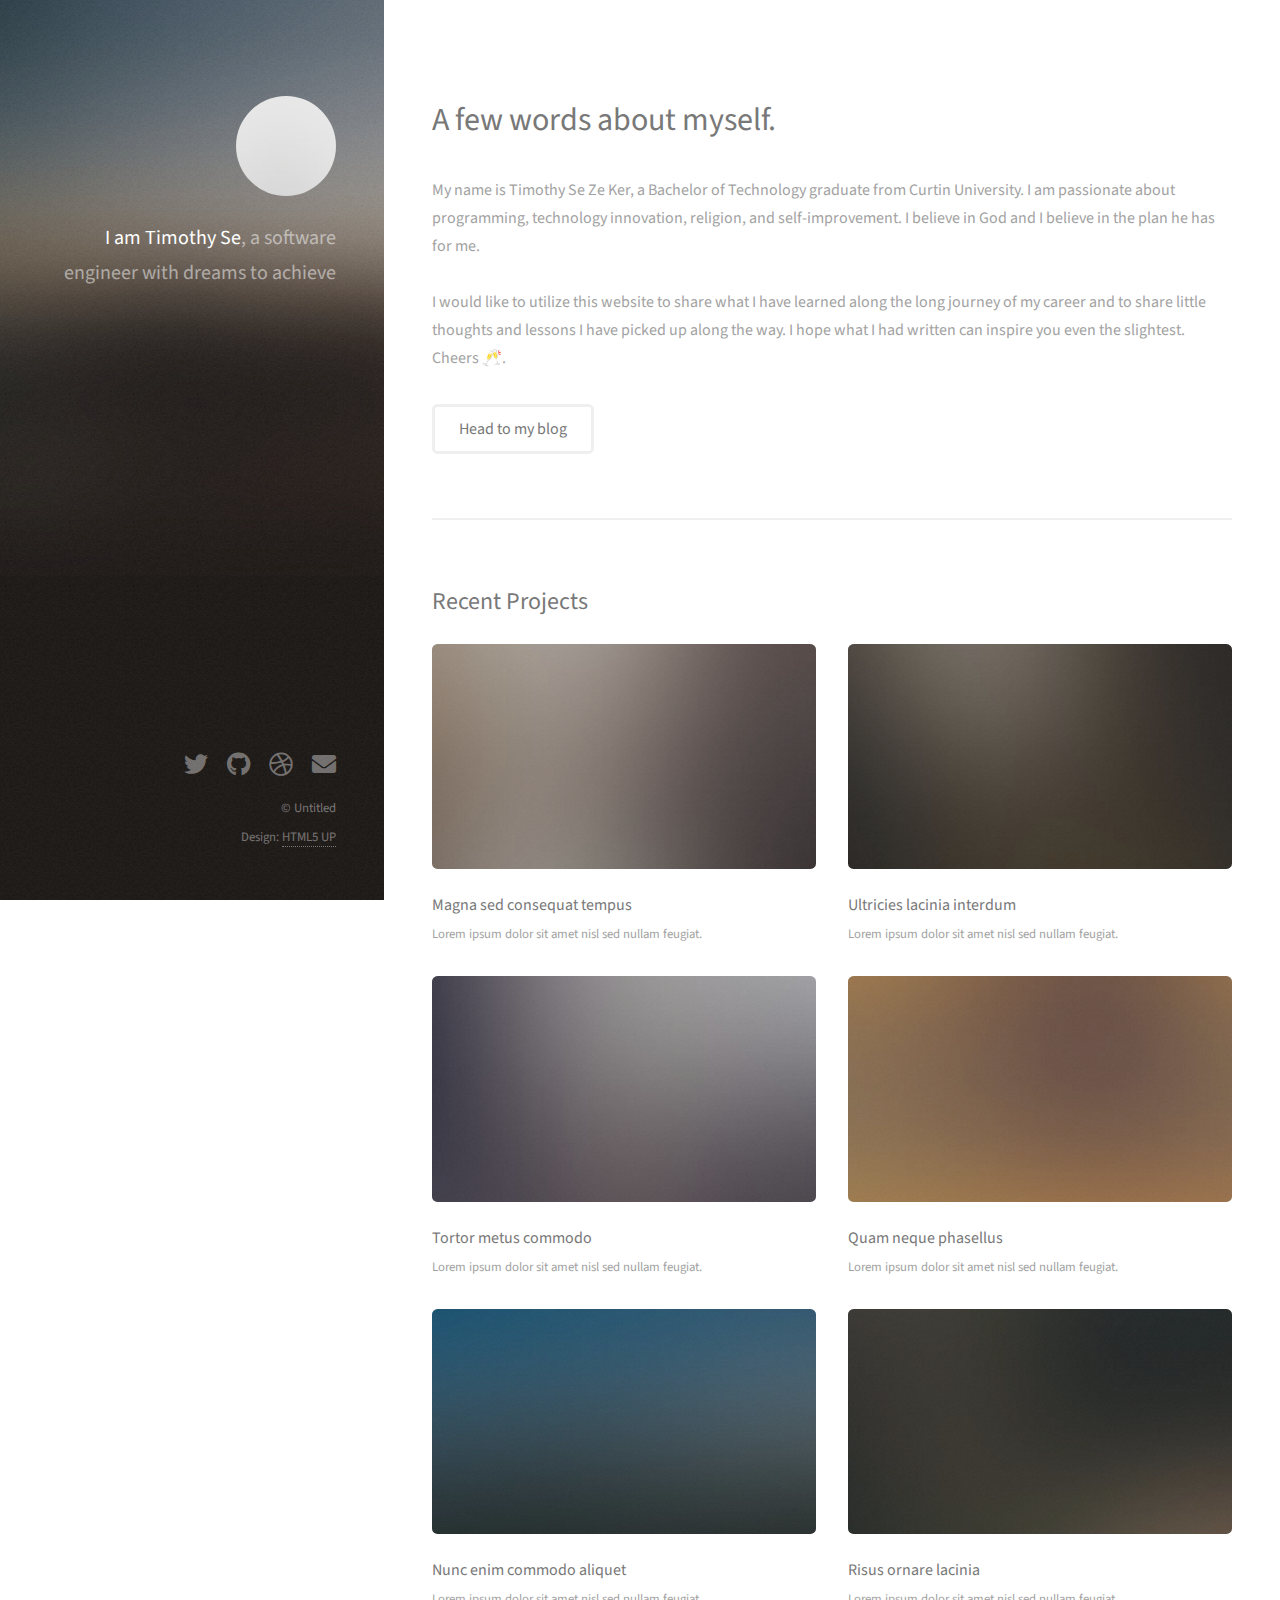
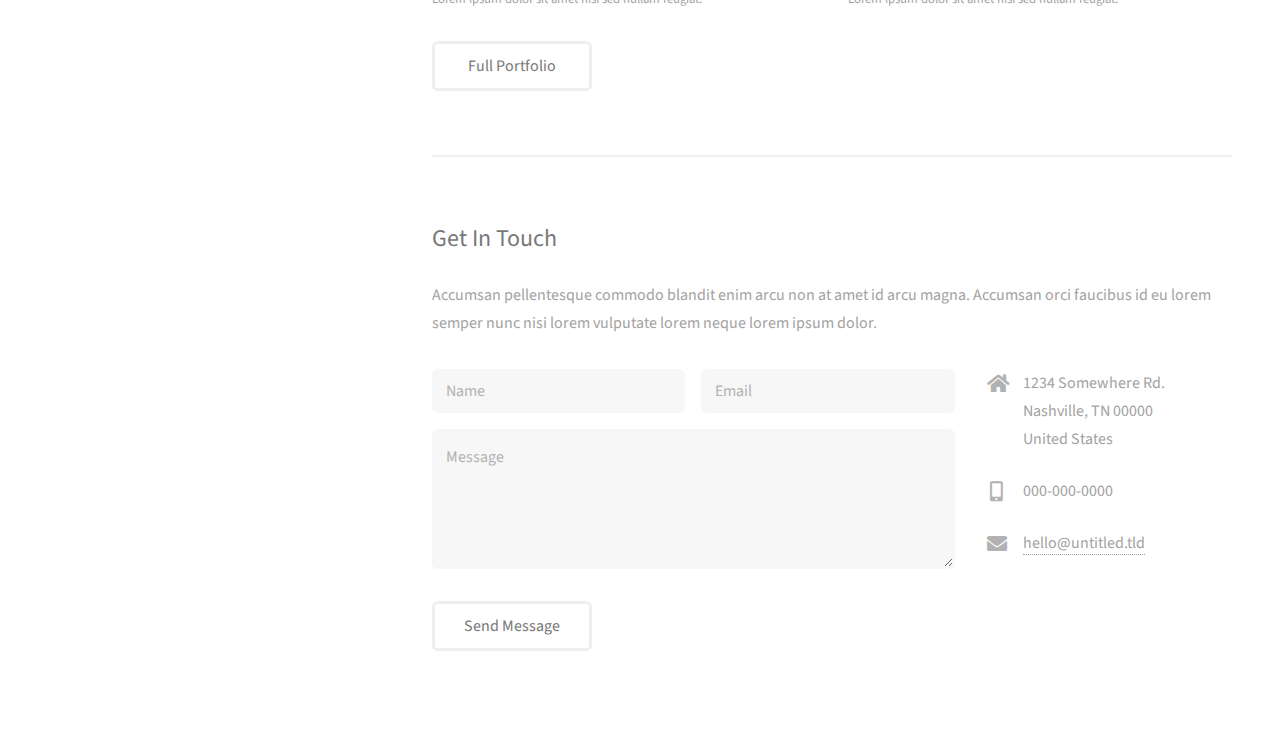
==== commit b615681d: "Updated header and section 1 of index.html" ====
--- a/index.html
+++ b/index.html
@@ -6,7 +6,7 @@
 -->
 <html>
 	<head>
-		<title>Strata by HTML5 UP</title>
+		<title>Timothy Se</title>
 		<meta charset="utf-8" />
 		<meta name="viewport" content="width=device-width, initial-scale=1, user-scalable=no" />
 		<link rel="stylesheet" href="assets/css/main.css" />
@@ -17,9 +17,9 @@
 			<header id="header">
 				<div class="inner">
 					<a href="#" class="image avatar"><img src="images/avatar.jpg" alt="" /></a>
-					<h1><strong>I am Strata</strong>, a super simple<br />
-					responsive site template freebie<br />
-					crafted by <a href="http://html5up.net">HTML5 UP</a>.</h1>
+					<h1><strong>I am Timothy Se</strong>, <br />
+						a software engineer with dreams to achieve<br />
+					</h1>
 				</div>
 			</header>
 
@@ -29,18 +29,27 @@
 				<!-- One -->
 					<section id="one">
 						<header class="major">
-							<h2>Ipsum lorem dolor aliquam ante commodo<br />
-							magna sed accumsan arcu neque.</h2>
+							<h2>A few words about myself.</h2>
 						</header>
-						<p>Accumsan orci faucibus id eu lorem semper. Eu ac iaculis ac nunc nisi lorem vulputate lorem neque cubilia ac in adipiscing in curae lobortis tortor primis integer massa adipiscing id nisi accumsan pellentesque commodo blandit enim arcu non at amet id arcu magna. Accumsan orci faucibus id eu lorem semper nunc nisi lorem vulputate lorem neque cubilia.</p>
+						<p>
+							My name is Timothy Se Ze Ker, a Bachelor of Technology graduate from Curtin University.
+							I am passionate about programming, technology innovation, religion, and self-improvement.
+							I believe in God and I believe in the plan he has for me. 
+
+							<br/>
+							<br/>
+
+							I would like to utilize this website to share what I have learned along the long journey of my career and to share little thoughts and lessons I have picked up along the way.
+							I hope what I had written can inspire you even the slightest. Cheers 🥂.
+						</p>
 						<ul class="actions">
-							<li><a href="#" class="button">Learn More</a></li>
+							<li><a href="#" class="button">Head to my blog</a></li>
 						</ul>
 					</section>
 
 				<!-- Two -->
 					<section id="two">
-						<h2>Recent Work</h2>
+						<h2>Recent Projects</h2>
 						<div class="row">
 							<article class="col-6 col-12-xsmall work-item">
 								<a href="images/fulls/01.jpg" class="image fit thumb"><img src="images/thumbs/01.jpg" alt="" /></a>
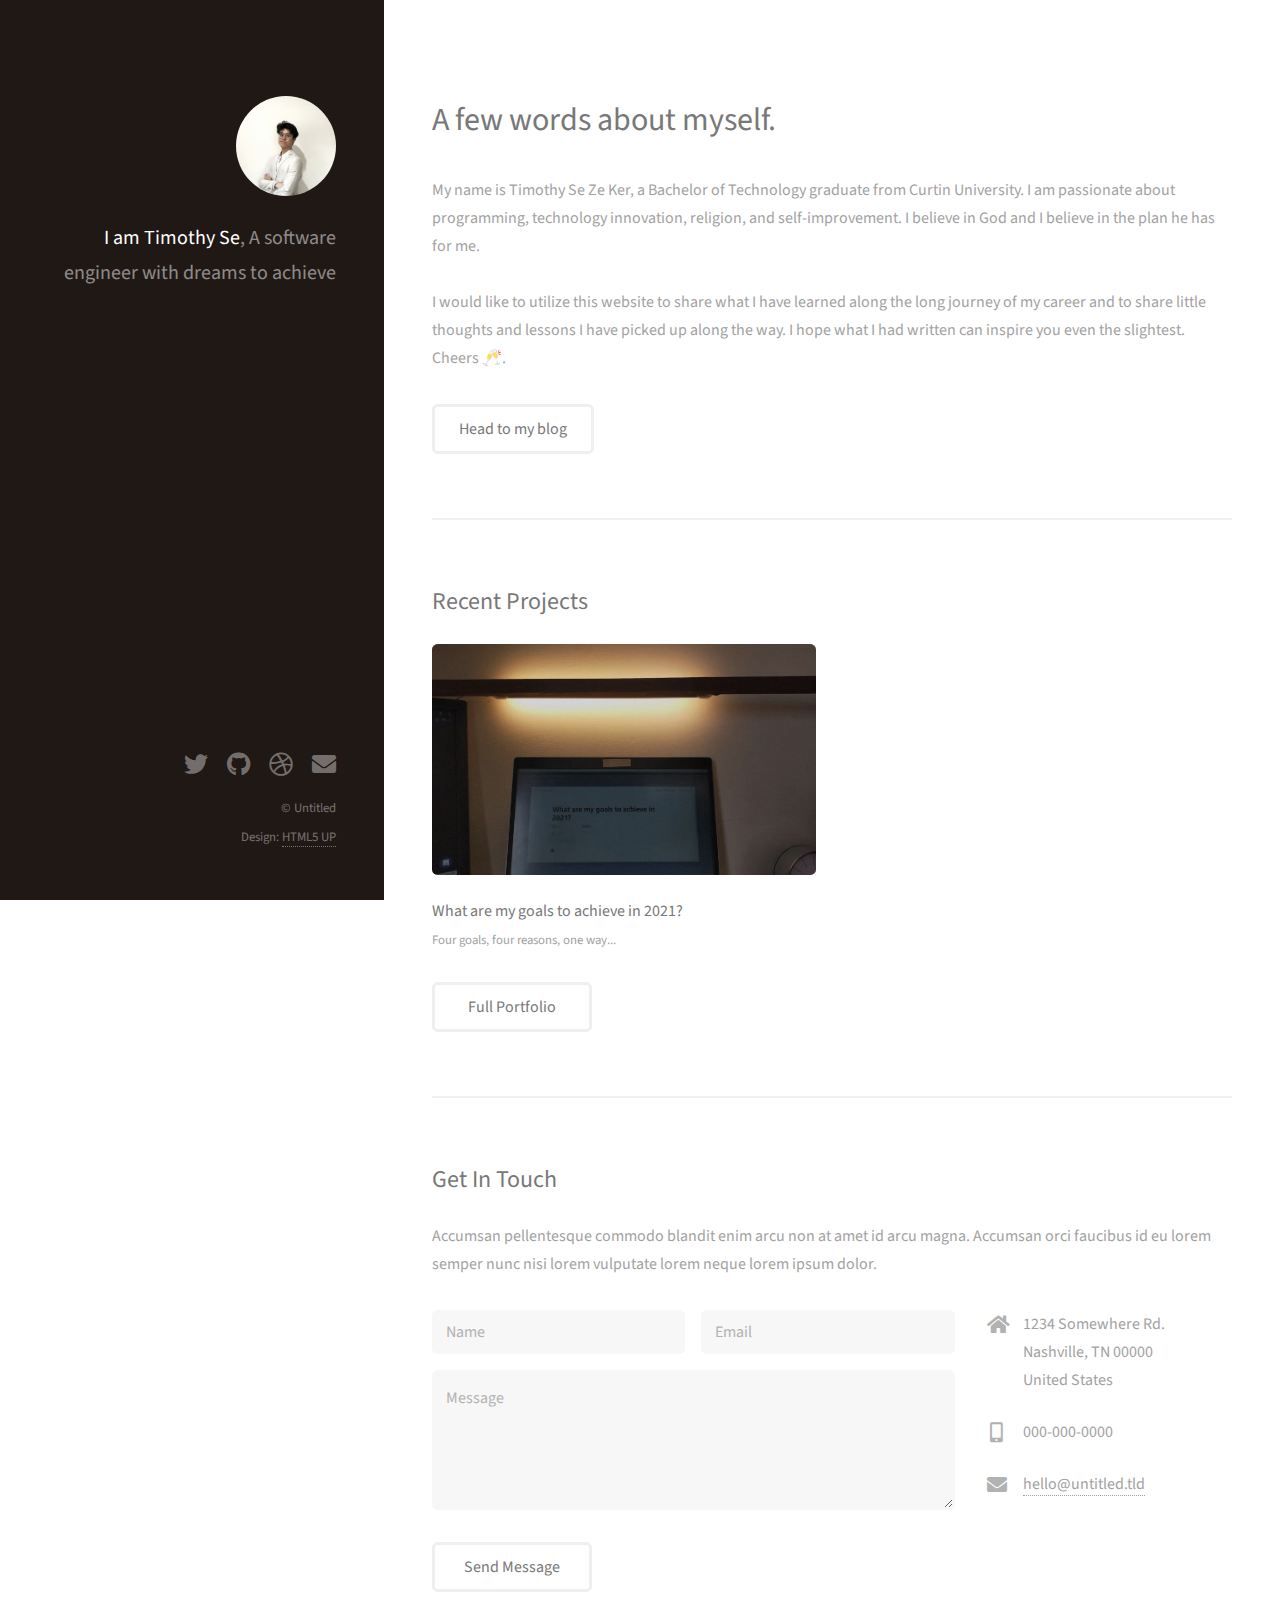
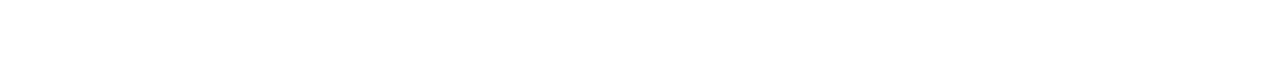
==== commit 0861ba33: "update background image. update recent project article. update link from recent project" ====
--- a/index.html
+++ b/index.html
@@ -18,7 +18,7 @@
 				<div class="inner">
 					<a href="#" class="image avatar"><img src="images/avatar.jpg" alt="" /></a>
 					<h1><strong>I am Timothy Se</strong>, <br />
-						a software engineer with dreams to achieve<br />
+						A software engineer with dreams to achieve<br />
 					</h1>
 				</div>
 			</header>
@@ -52,34 +52,11 @@
 						<h2>Recent Projects</h2>
 						<div class="row">
 							<article class="col-6 col-12-xsmall work-item">
-								<a href="images/fulls/01.jpg" class="image fit thumb"><img src="images/thumbs/01.jpg" alt="" /></a>
-								<h3>Magna sed consequat tempus</h3>
-								<p>Lorem ipsum dolor sit amet nisl sed nullam feugiat.</p>
-							</article>
-							<article class="col-6 col-12-xsmall work-item">
-								<a href="images/fulls/02.jpg" class="image fit thumb"><img src="images/thumbs/02.jpg" alt="" /></a>
-								<h3>Ultricies lacinia interdum</h3>
-								<p>Lorem ipsum dolor sit amet nisl sed nullam feugiat.</p>
-							</article>
-							<article class="col-6 col-12-xsmall work-item">
-								<a href="images/fulls/03.jpg" class="image fit thumb"><img src="images/thumbs/03.jpg" alt="" /></a>
-								<h3>Tortor metus commodo</h3>
-								<p>Lorem ipsum dolor sit amet nisl sed nullam feugiat.</p>
-							</article>
-							<article class="col-6 col-12-xsmall work-item">
-								<a href="images/fulls/04.jpg" class="image fit thumb"><img src="images/thumbs/04.jpg" alt="" /></a>
-								<h3>Quam neque phasellus</h3>
-								<p>Lorem ipsum dolor sit amet nisl sed nullam feugiat.</p>
-							</article>
-							<article class="col-6 col-12-xsmall work-item">
-								<a href="images/fulls/05.jpg" class="image fit thumb"><img src="images/thumbs/05.jpg" alt="" /></a>
-								<h3>Nunc enim commodo aliquet</h3>
-								<p>Lorem ipsum dolor sit amet nisl sed nullam feugiat.</p>
-							</article>
-							<article class="col-6 col-12-xsmall work-item">
-								<a href="images/fulls/06.jpg" class="image fit thumb"><img src="images/thumbs/06.jpg" alt="" /></a>
-								<h3>Risus ornare lacinia</h3>
-								<p>Lorem ipsum dolor sit amet nisl sed nullam feugiat.</p>
+								<a href="blog/blog1.html" class="image fit thumb">
+									<img src="images/thumbs/what_are_my_goals_to_achieve_in_2021.png" alt="" />
+								</a>
+								<h3>What are my goals to achieve in 2021?</h3>
+								<p>Four goals, four reasons, one way...</p>
 							</article>
 						</div>
 						<ul class="actions">
--- a/assets/css/main.css
+++ b/assets/css/main.css
@@ -2593,7 +2593,7 @@
 		justify-content: space-between;
 		background-color: #1f1815;
 		background-attachment: scroll,								scroll;
-		background-image: url("images/overlay.png"), url("../../images/bg.jpg");
+		background-image: rgba(101,77,0,0.2);
 		background-position: top left,							top left;
 		background-repeat: repeat,								no-repeat;
 		background-size: auto,								150%;
